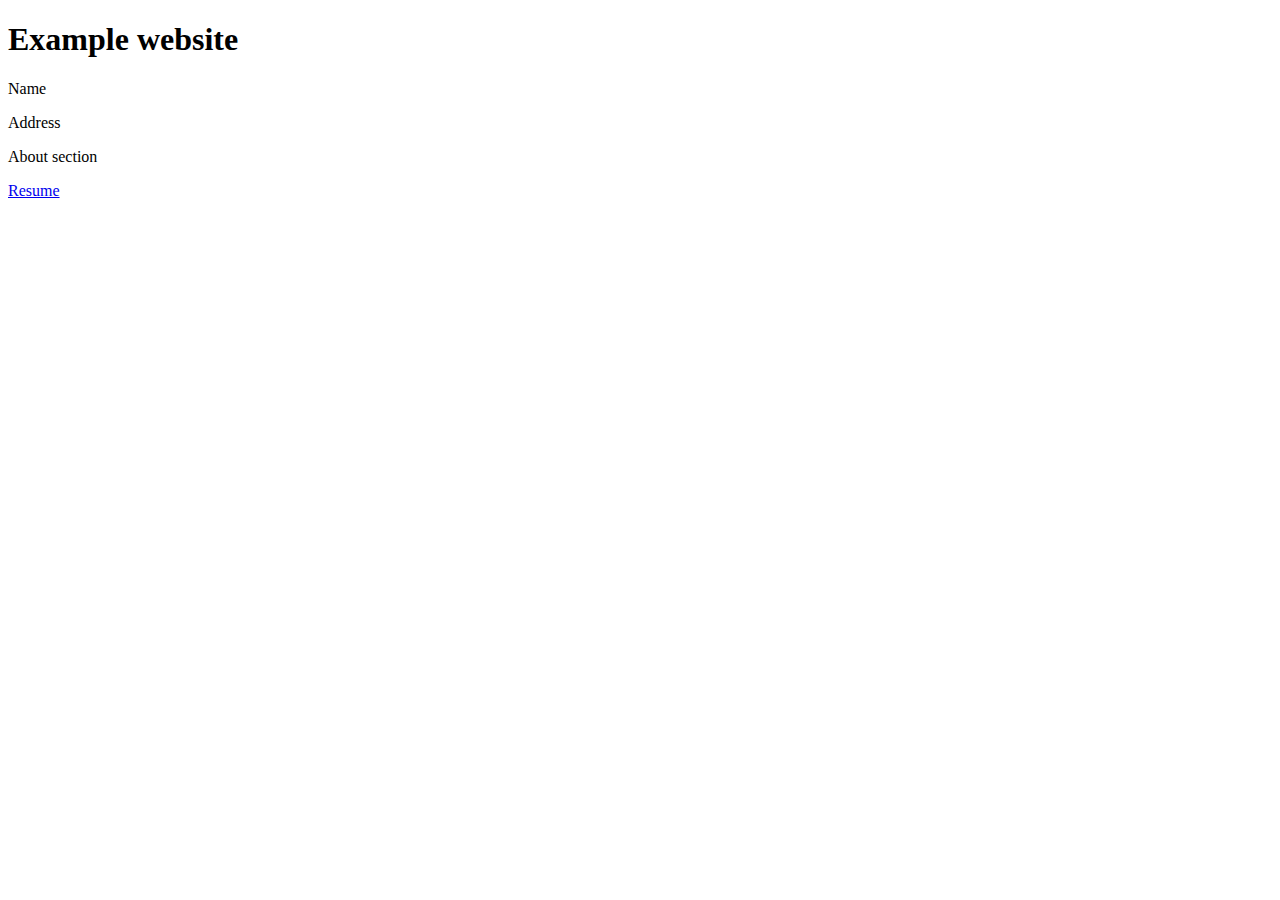
==== index.html @ ccd6cc35 "Initial Commit" ====
<!DOCTYPE html>
<html lang="en">
<head>
    <meta charset="UTF-8">
    <meta name="viewport" content="width=device-width, initial-scale=1.0">
    <meta http-equiv="X-UA-Compatible" content="ie=edge">
    <title>Alexander Ege</title>
</head>
<body>
    <h1>Example website</h1>
    <p>Name</p>
    <p>Address</p>
    <p>About section</p>
    <a href="resume.html">Resume</a>
</body>
</html>
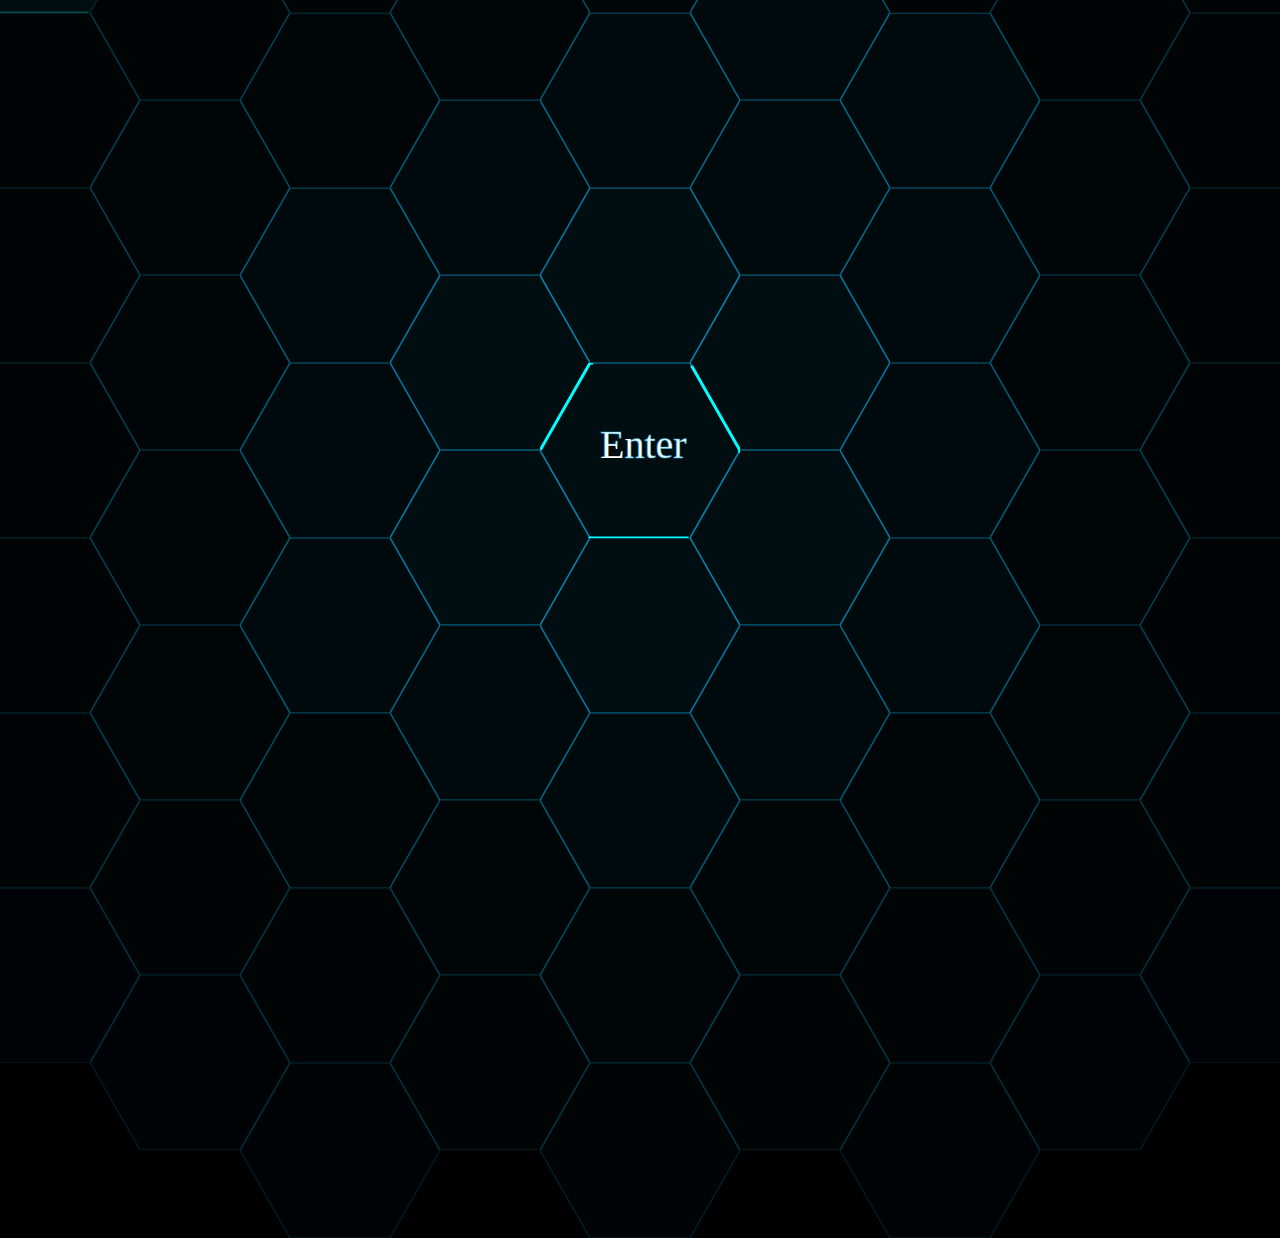
==== commit 91cbff57: "Added Vanilla JavaScript animations to Hexagon SVGs" ====
--- a/index.html
+++ b/index.html
@@ -4,13 +4,492 @@
     <meta charset="UTF-8">
     <meta name="viewport" content="width=device-width, initial-scale=1.0">
     <meta http-equiv="X-UA-Compatible" content="ie=edge">
+    <link rel="stylesheet" href="style.css">
+    <script src="https://ajax.googleapis.com/ajax/libs/jquery/3.4.1/jquery.min.js"></script>
+    <script src="script.js"></script>
     <title>Alexander Ege</title>
 </head>
 <body>
-    <h1>Example website</h1>
-    <p>Name</p>
-    <p>Address</p>
-    <p>About section</p>
-    <a href="resume.html">Resume</a>
+
+    <a onclick="Enter()">
+    <svg class="enter_hex" xmlns="http://www.w3.org/2000/svg" version="1.1" width="200" height="175" xmlns:xlink="http://www.w3.org/1999/xlink">
+        <text x="60" y="95" stroke-width="1" style="font-size: 40px; fill:white; stroke: rgb(6,174,226, 0.5);">Enter</text>
+        <polygon class="hex" points="50,0 0,87.5 50,175 150,175 200,87.5 150,00"></polygon>
+    </svg>
+    </a>
+
+    <!-- Row 1 -->
+
+    <svg class="hexagon hex1 row1" xmlns="http://www.w3.org/2000/svg" version="1.1" width="200" height="175" xmlns:xlink="http://www.w3.org/1999/xlink">
+        <polygon class="hex" points="50,0 0,87.5 50,175 150,175 200,87.5 150,00"></polygon>
+    </svg>
+
+    <!-- Row 2 -->
+
+    <svg class="hexagon hex2 row2" xmlns="http://www.w3.org/2000/svg" version="1.1" width="200" height="175" xmlns:xlink="http://www.w3.org/1999/xlink">
+        <polygon class="hex" points="50,0 0,87.5 50,175 150,175 200,87.5 150,00"></polygon>
+    </svg>
+
+    <svg class="hexagon hex3 row2" xmlns="http://www.w3.org/2000/svg" version="1.1" width="200" height="175" xmlns:xlink="http://www.w3.org/1999/xlink">
+        <polygon class="hex" points="50,0 0,87.5 50,175 150,175 200,87.5 150,00"></polygon>
+    </svg>
+
+    <svg class="hexagon hex4 row2" xmlns="http://www.w3.org/2000/svg" version="1.1" width="200" height="175" xmlns:xlink="http://www.w3.org/1999/xlink">
+        <polygon class="hex" points="50,0 0,87.5 50,175 150,175 200,87.5 150,00"></polygon>
+    </svg>
+
+    <svg class="hexagon hex5 row2" xmlns="http://www.w3.org/2000/svg" version="1.1" width="200" height="175" xmlns:xlink="http://www.w3.org/1999/xlink">
+        <polygon class="hex" points="50,0 0,87.5 50,175 150,175 200,87.5 150,00"></polygon>
+    </svg>
+
+    <svg class="hexagon hex6 row2" xmlns="http://www.w3.org/2000/svg" version="1.1" width="200" height="175" xmlns:xlink="http://www.w3.org/1999/xlink">
+        <polygon class="hex" points="50,0 0,87.5 50,175 150,175 200,87.5 150,00"></polygon>
+    </svg>
+
+    <svg class="hexagon hex7 row2" xmlns="http://www.w3.org/2000/svg" version="1.1" width="200" height="175" xmlns:xlink="http://www.w3.org/1999/xlink">
+        <polygon class="hex" points="50,0 0,87.5 50,175 150,175 200,87.5 150,00"></polygon>
+    </svg>
+
+    <!-- Row 3 -->
+
+    <svg class="hexagon hex8 row3" xmlns="http://www.w3.org/2000/svg" version="1.1" width="200" height="175" xmlns:xlink="http://www.w3.org/1999/xlink">
+        <polygon class="hex" points="50,0 0,87.5 50,175 150,175 200,87.5 150,00"></polygon>
+    </svg>
+
+    <svg class="hexagon hex9 row3" xmlns="http://www.w3.org/2000/svg" version="1.1" width="200" height="175" xmlns:xlink="http://www.w3.org/1999/xlink">
+        <polygon class="hex" points="50,0 0,87.5 50,175 150,175 200,87.5 150,00"></polygon>
+    </svg>
+
+    <svg class="hexagon hex10 row3" xmlns="http://www.w3.org/2000/svg" version="1.1" width="200" height="175" xmlns:xlink="http://www.w3.org/1999/xlink">
+        <polygon class="hex" points="50,0 0,87.5 50,175 150,175 200,87.5 150,00"></polygon>
+    </svg>
+
+    <svg class="hexagon hex11 row3" xmlns="http://www.w3.org/2000/svg" version="1.1" width="200" height="175" xmlns:xlink="http://www.w3.org/1999/xlink">
+        <polygon class="hex" points="50,0 0,87.5 50,175 150,175 200,87.5 150,00"></polygon>
+    </svg>
+
+    <svg class="hexagon hex12 row3" xmlns="http://www.w3.org/2000/svg" version="1.1" width="200" height="175" xmlns:xlink="http://www.w3.org/1999/xlink">
+        <polygon class="hex" points="50,0 0,87.5 50,175 150,175 200,87.5 150,00"></polygon>
+    </svg>
+
+    <svg class="hexagon hex13 row3" xmlns="http://www.w3.org/2000/svg" version="1.1" width="200" height="175" xmlns:xlink="http://www.w3.org/1999/xlink">
+        <polygon class="hex" points="50,0 0,87.5 50,175 150,175 200,87.5 150,00"></polygon>
+    </svg>
+
+    <svg class="hexagon hex14 row3" xmlns="http://www.w3.org/2000/svg" version="1.1" width="200" height="175" xmlns:xlink="http://www.w3.org/1999/xlink">
+        <polygon class="hex" points="50,0 0,87.5 50,175 150,175 200,87.5 150,00"></polygon>
+    </svg>
+
+    <svg class="hexagon hex15 row3" xmlns="http://www.w3.org/2000/svg" version="1.1" width="200" height="175" xmlns:xlink="http://www.w3.org/1999/xlink">
+        <polygon class="hex" points="50,0 0,87.5 50,175 150,175 200,87.5 150,00"></polygon>
+    </svg>
+
+    <svg class="hexagon hex16 row3" xmlns="http://www.w3.org/2000/svg" version="1.1" width="200" height="175" xmlns:xlink="http://www.w3.org/1999/xlink">
+        <polygon class="hex" points="50,0 0,87.5 50,175 150,175 200,87.5 150,00"></polygon>
+    </svg>
+
+    <svg class="hexagon hex17 row3" xmlns="http://www.w3.org/2000/svg" version="1.1" width="200" height="175" xmlns:xlink="http://www.w3.org/1999/xlink">
+        <polygon class="hex" points="50,0 0,87.5 50,175 150,175 200,87.5 150,00"></polygon>
+    </svg>
+
+    <svg class="hexagon hex18 row3" xmlns="http://www.w3.org/2000/svg" version="1.1" width="200" height="175" xmlns:xlink="http://www.w3.org/1999/xlink">
+        <polygon class="hex" points="50,0 0,87.5 50,175 150,175 200,87.5 150,00"></polygon>
+    </svg>
+
+    <svg class="hexagon hex19 row3" xmlns="http://www.w3.org/2000/svg" version="1.1" width="200" height="175" xmlns:xlink="http://www.w3.org/1999/xlink">
+        <polygon class="hex" points="50,0 0,87.5 50,175 150,175 200,87.5 150,00"></polygon>
+    </svg>
+
+    <!-- Row 4 -->
+
+    <svg class="hexagon hex20 row4" xmlns="http://www.w3.org/2000/svg" version="1.1" width="200" height="175" xmlns:xlink="http://www.w3.org/1999/xlink">
+        <polygon class="hex" points="50,0 0,87.5 50,175 150,175 200,87.5 150,00"></polygon>
+    </svg>
+
+    <svg class="hexagon hex21 row4" xmlns="http://www.w3.org/2000/svg" version="1.1" width="200" height="175" xmlns:xlink="http://www.w3.org/1999/xlink">
+        <polygon class="hex" points="50,0 0,87.5 50,175 150,175 200,87.5 150,00"></polygon>
+    </svg>
+
+    <svg class="hexagon hex22 row4" xmlns="http://www.w3.org/2000/svg" version="1.1" width="200" height="175" xmlns:xlink="http://www.w3.org/1999/xlink">
+        <polygon class="hex" points="50,0 0,87.5 50,175 150,175 200,87.5 150,00"></polygon>
+    </svg>
+
+    <svg class="hexagon hex23 row4" xmlns="http://www.w3.org/2000/svg" version="1.1" width="200" height="175" xmlns:xlink="http://www.w3.org/1999/xlink">
+        <polygon class="hex" points="50,0 0,87.5 50,175 150,175 200,87.5 150,00"></polygon>
+    </svg>
+
+    <svg class="hexagon hex24 row4" xmlns="http://www.w3.org/2000/svg" version="1.1" width="200" height="175" xmlns:xlink="http://www.w3.org/1999/xlink">
+        <polygon class="hex" points="50,0 0,87.5 50,175 150,175 200,87.5 150,00"></polygon>
+    </svg>
+
+    <svg class="hexagon hex25 row4" xmlns="http://www.w3.org/2000/svg" version="1.1" width="200" height="175" xmlns:xlink="http://www.w3.org/1999/xlink">
+        <polygon class="hex" points="50,0 0,87.5 50,175 150,175 200,87.5 150,00"></polygon>
+    </svg>
+
+    <svg class="hexagon hex26 row4" xmlns="http://www.w3.org/2000/svg" version="1.1" width="200" height="175" xmlns:xlink="http://www.w3.org/1999/xlink">
+        <polygon class="hex" points="50,0 0,87.5 50,175 150,175 200,87.5 150,00"></polygon>
+    </svg>
+
+    <svg class="hexagon hex27 row4" xmlns="http://www.w3.org/2000/svg" version="1.1" width="200" height="175" xmlns:xlink="http://www.w3.org/1999/xlink">
+        <polygon class="hex" points="50,0 0,87.5 50,175 150,175 200,87.5 150,00"></polygon>
+    </svg>
+
+    <!-- <svg class="hexagon hex28 row4" xmlns="http://www.w3.org/2000/svg" version="1.1" width="200" height="175" xmlns:xlink="http://www.w3.org/1999/xlink">
+        <polygon class="hex" points="50,0 0,87.5 50,175 150,175 200,87.5 150,00"></polygon>
+    </svg> -->
+
+    <svg class="hexagon hex29 row4" xmlns="http://www.w3.org/2000/svg" version="1.1" width="200" height="175" xmlns:xlink="http://www.w3.org/1999/xlink">
+        <polygon class="hex" points="50,0 0,87.5 50,175 150,175 200,87.5 150,00"></polygon>
+    </svg>
+
+    <svg class="hexagon hex30 row4" xmlns="http://www.w3.org/2000/svg" version="1.1" width="200" height="175" xmlns:xlink="http://www.w3.org/1999/xlink">
+        <polygon class="hex" points="50,0 0,87.5 50,175 150,175 200,87.5 150,00"></polygon>
+    </svg>
+
+    <svg class="hexagon hex31 row4" xmlns="http://www.w3.org/2000/svg" version="1.1" width="200" height="175" xmlns:xlink="http://www.w3.org/1999/xlink">
+        <polygon class="hex" points="50,0 0,87.5 50,175 150,175 200,87.5 150,00"></polygon>
+    </svg>
+
+    <svg class="hexagon hex32 row4" xmlns="http://www.w3.org/2000/svg" version="1.1" width="200" height="175" xmlns:xlink="http://www.w3.org/1999/xlink">
+        <polygon class="hex" points="50,0 0,87.5 50,175 150,175 200,87.5 150,00"></polygon>
+    </svg>
+
+    <svg class="hexagon hex33 row4" xmlns="http://www.w3.org/2000/svg" version="1.1" width="200" height="175" xmlns:xlink="http://www.w3.org/1999/xlink">
+        <polygon class="hex" points="50,0 0,87.5 50,175 150,175 200,87.5 150,00"></polygon>
+    </svg>
+
+    <svg class="hexagon hex34 row4" xmlns="http://www.w3.org/2000/svg" version="1.1" width="200" height="175" xmlns:xlink="http://www.w3.org/1999/xlink">
+        <polygon class="hex" points="50,0 0,87.5 50,175 150,175 200,87.5 150,00"></polygon>
+    </svg>
+
+    <svg class="hexagon hex35 row4" xmlns="http://www.w3.org/2000/svg" version="1.1" width="200" height="175" xmlns:xlink="http://www.w3.org/1999/xlink">
+        <polygon class="hex" points="50,0 0,87.5 50,175 150,175 200,87.5 150,00"></polygon>
+    </svg>
+
+    <svg class="hexagon hex36 row4" xmlns="http://www.w3.org/2000/svg" version="1.1" width="200" height="175" xmlns:xlink="http://www.w3.org/1999/xlink">
+        <polygon class="hex" points="50,0 0,87.5 50,175 150,175 200,87.5 150,00"></polygon>
+    </svg>
+
+    <svg class="hexagon hex37 row4" xmlns="http://www.w3.org/2000/svg" version="1.1" width="200" height="175" xmlns:xlink="http://www.w3.org/1999/xlink">
+        <polygon class="hex" points="50,0 0,87.5 50,175 150,175 200,87.5 150,00"></polygon>
+    </svg>
+
+    <svg class="hexagon hex38 row4" xmlns="http://www.w3.org/2000/svg" version="1.1" width="200" height="175" xmlns:xlink="http://www.w3.org/1999/xlink">
+        <polygon class="hex" points="50,0 0,87.5 50,175 150,175 200,87.5 150,00"></polygon>
+    </svg>
+
+    <!-- row 5 -->
+
+    <svg class="hexagon hex39 row5" xmlns="http://www.w3.org/2000/svg" version="1.1" width="200" height="175" xmlns:xlink="http://www.w3.org/1999/xlink">
+        <polygon class="hex" points="50,0 0,87.5 50,175 150,175 200,87.5 150,00"></polygon>
+    </svg>
+
+    <svg class="hexagon hex40 row5" xmlns="http://www.w3.org/2000/svg" version="1.1" width="200" height="175" xmlns:xlink="http://www.w3.org/1999/xlink">
+        <polygon class="hex" points="50,0 0,87.5 50,175 150,175 200,87.5 150,00"></polygon>
+    </svg>
+
+    <svg class="hexagon hex41 row5" xmlns="http://www.w3.org/2000/svg" version="1.1" width="200" height="175" xmlns:xlink="http://www.w3.org/1999/xlink">
+        <polygon class="hex" points="50,0 0,87.5 50,175 150,175 200,87.5 150,00"></polygon>
+    </svg>
+
+    <svg class="hexagon hex42 row5" xmlns="http://www.w3.org/2000/svg" version="1.1" width="200" height="175" xmlns:xlink="http://www.w3.org/1999/xlink">
+        <polygon class="hex" points="50,0 0,87.5 50,175 150,175 200,87.5 150,00"></polygon>
+    </svg>
+
+    <svg class="hexagon hex43 row5" xmlns="http://www.w3.org/2000/svg" version="1.1" width="200" height="175" xmlns:xlink="http://www.w3.org/1999/xlink">
+        <polygon class="hex" points="50,0 0,87.5 50,175 150,175 200,87.5 150,00"></polygon>
+    </svg>
+
+    <svg class="hexagon hex44 row5" xmlns="http://www.w3.org/2000/svg" version="1.1" width="200" height="175" xmlns:xlink="http://www.w3.org/1999/xlink">
+        <polygon class="hex" points="50,0 0,87.5 50,175 150,175 200,87.5 150,00"></polygon>
+    </svg>
+
+    <svg class="hexagon hex45 row5" xmlns="http://www.w3.org/2000/svg" version="1.1" width="200" height="175" xmlns:xlink="http://www.w3.org/1999/xlink">
+        <polygon class="hex" points="50,0 0,87.5 50,175 150,175 200,87.5 150,00"></polygon>
+    </svg>
+
+    <svg class="hexagon hex46 row5" xmlns="http://www.w3.org/2000/svg" version="1.1" width="200" height="175" xmlns:xlink="http://www.w3.org/1999/xlink">
+        <polygon class="hex" points="50,0 0,87.5 50,175 150,175 200,87.5 150,00"></polygon>
+    </svg>
+
+    <svg class="hexagon hex47 row5" xmlns="http://www.w3.org/2000/svg" version="1.1" width="200" height="175" xmlns:xlink="http://www.w3.org/1999/xlink">
+        <polygon class="hex" points="50,0 0,87.5 50,175 150,175 200,87.5 150,00"></polygon>
+    </svg>
+
+    <svg class="hexagon hex48 row5" xmlns="http://www.w3.org/2000/svg" version="1.1" width="200" height="175" xmlns:xlink="http://www.w3.org/1999/xlink">
+        <polygon class="hex" points="50,0 0,87.5 50,175 150,175 200,87.5 150,00"></polygon>
+    </svg>
+
+    <svg class="hexagon hex49 row5" xmlns="http://www.w3.org/2000/svg" version="1.1" width="200" height="175" xmlns:xlink="http://www.w3.org/1999/xlink">
+        <polygon class="hex" points="50,0 0,87.5 50,175 150,175 200,87.5 150,00"></polygon>
+    </svg>
+
+    <svg class="hexagon hex50 row5" xmlns="http://www.w3.org/2000/svg" version="1.1" width="200" height="175" xmlns:xlink="http://www.w3.org/1999/xlink">
+        <polygon class="hex" points="50,0 0,87.5 50,175 150,175 200,87.5 150,00"></polygon>
+    </svg>
+
+    <svg class="hexagon hex51 row5" xmlns="http://www.w3.org/2000/svg" version="1.1" width="200" height="175" xmlns:xlink="http://www.w3.org/1999/xlink">
+        <polygon class="hex" points="50,0 0,87.5 50,175 150,175 200,87.5 150,00"></polygon>
+    </svg>
+
+    <svg class="hexagon hex52 row5" xmlns="http://www.w3.org/2000/svg" version="1.1" width="200" height="175" xmlns:xlink="http://www.w3.org/1999/xlink">
+        <polygon class="hex" points="50,0 0,87.5 50,175 150,175 200,87.5 150,00"></polygon>
+    </svg>
+
+    <svg class="hexagon hex53 row5" xmlns="http://www.w3.org/2000/svg" version="1.1" width="200" height="175" xmlns:xlink="http://www.w3.org/1999/xlink">
+        <polygon class="hex" points="50,0 0,87.5 50,175 150,175 200,87.5 150,00"></polygon>
+    </svg>
+
+    <svg class="hexagon hex54 row5" xmlns="http://www.w3.org/2000/svg" version="1.1" width="200" height="175" xmlns:xlink="http://www.w3.org/1999/xlink">
+        <polygon class="hex" points="50,0 0,87.5 50,175 150,175 200,87.5 150,00"></polygon>
+    </svg>
+
+    <svg class="hexagon hex55 row5" xmlns="http://www.w3.org/2000/svg" version="1.1" width="200" height="175" xmlns:xlink="http://www.w3.org/1999/xlink">
+        <polygon class="hex" points="50,0 0,87.5 50,175 150,175 200,87.5 150,00"></polygon>
+    </svg>
+
+    <svg class="hexagon hex56 row5" xmlns="http://www.w3.org/2000/svg" version="1.1" width="200" height="175" xmlns:xlink="http://www.w3.org/1999/xlink">
+        <polygon class="hex" points="50,0 0,87.5 50,175 150,175 200,87.5 150,00"></polygon>
+    </svg>
+
+    <svg class="hexagon hex57 row5" xmlns="http://www.w3.org/2000/svg" version="1.1" width="200" height="175" xmlns:xlink="http://www.w3.org/1999/xlink">
+        <polygon class="hex" points="50,0 0,87.5 50,175 150,175 200,87.5 150,00"></polygon>
+    </svg>
+
+    <svg class="hexagon hex58 row5" xmlns="http://www.w3.org/2000/svg" version="1.1" width="200" height="175" xmlns:xlink="http://www.w3.org/1999/xlink">
+        <polygon class="hex" points="50,0 0,87.5 50,175 150,175 200,87.5 150,00"></polygon>
+    </svg>
+
+    <svg class="hexagon hex59 row5" xmlns="http://www.w3.org/2000/svg" version="1.1" width="200" height="175" xmlns:xlink="http://www.w3.org/1999/xlink">
+        <polygon class="hex" points="50,0 0,87.5 50,175 150,175 200,87.5 150,00"></polygon>
+    </svg>
+
+    <svg class="hexagon hex60 row5" xmlns="http://www.w3.org/2000/svg" version="1.1" width="200" height="175" xmlns:xlink="http://www.w3.org/1999/xlink">
+        <polygon class="hex" points="50,0 0,87.5 50,175 150,175 200,87.5 150,00"></polygon>
+    </svg>
+
+    <svg class="hexagon hex61 row5" xmlns="http://www.w3.org/2000/svg" version="1.1" width="200" height="175" xmlns:xlink="http://www.w3.org/1999/xlink">
+        <polygon class="hex" points="50,0 0,87.5 50,175 150,175 200,87.5 150,00"></polygon>
+    </svg>
+
+    <svg class="hexagon hex62 row5" xmlns="http://www.w3.org/2000/svg" version="1.1" width="200" height="175" xmlns:xlink="http://www.w3.org/1999/xlink">
+        <polygon class="hex" points="50,0 0,87.5 50,175 150,175 200,87.5 150,00"></polygon>
+    </svg>
+
+    <!-- <svg class="hexagon hex63 row5" xmlns="http://www.w3.org/2000/svg" version="1.1" width="200" height="175" xmlns:xlink="http://www.w3.org/1999/xlink">
+        <polygon class="hex" points="50,0 0,87.5 50,175 150,175 200,87.5 150,00"></polygon>
+    </svg> -->
+
+    <!-- Row 6 -->
+
+    <svg class="hexagon hex64 row6" xmlns="http://www.w3.org/2000/svg" version="1.1" width="200" height="175" xmlns:xlink="http://www.w3.org/1999/xlink">
+        <polygon class="hex" points="50,0 0,87.5 50,175 150,175 200,87.5 150,00"></polygon>
+    </svg>
+
+    <svg class="hexagon hex65 row6" xmlns="http://www.w3.org/2000/svg" version="1.1" width="200" height="175" xmlns:xlink="http://www.w3.org/1999/xlink">
+        <polygon class="hex" points="50,0 0,87.5 50,175 150,175 200,87.5 150,00"></polygon>
+    </svg>
+
+    <svg class="hexagon hex66 row6" xmlns="http://www.w3.org/2000/svg" version="1.1" width="200" height="175" xmlns:xlink="http://www.w3.org/1999/xlink">
+        <polygon class="hex" points="50,0 0,87.5 50,175 150,175 200,87.5 150,00"></polygon>
+    </svg>
+
+    <svg class="hexagon hex67 row6" xmlns="http://www.w3.org/2000/svg" version="1.1" width="200" height="175" xmlns:xlink="http://www.w3.org/1999/xlink">
+        <polygon class="hex" points="50,0 0,87.5 50,175 150,175 200,87.5 150,00"></polygon>
+    </svg>
+
+    <svg class="hexagon hex68 row6" xmlns="http://www.w3.org/2000/svg" version="1.1" width="200" height="175" xmlns:xlink="http://www.w3.org/1999/xlink">
+        <polygon class="hex" points="50,0 0,87.5 50,175 150,175 200,87.5 150,00"></polygon>
+    </svg>
+
+    <svg class="hexagon hex69 row6" xmlns="http://www.w3.org/2000/svg" version="1.1" width="200" height="175" xmlns:xlink="http://www.w3.org/1999/xlink">
+        <polygon class="hex" points="50,0 0,87.5 50,175 150,175 200,87.5 150,00"></polygon>
+    </svg>
+
+    <svg class="hexagon hex70 row6" xmlns="http://www.w3.org/2000/svg" version="1.1" width="200" height="175" xmlns:xlink="http://www.w3.org/1999/xlink">
+        <polygon class="hex" points="50,0 0,87.5 50,175 150,175 200,87.5 150,00"></polygon>
+    </svg>
+
+    <svg class="hexagon hex71 row6" xmlns="http://www.w3.org/2000/svg" version="1.1" width="200" height="175" xmlns:xlink="http://www.w3.org/1999/xlink">
+        <polygon class="hex" points="50,0 0,87.5 50,175 150,175 200,87.5 150,00"></polygon>
+    </svg>
+
+    <svg class="hexagon hex72 row6" xmlns="http://www.w3.org/2000/svg" version="1.1" width="200" height="175" xmlns:xlink="http://www.w3.org/1999/xlink">
+        <polygon class="hex" points="50,0 0,87.5 50,175 150,175 200,87.5 150,00"></polygon>
+    </svg>
+
+    <svg class="hexagon hex73 row6" xmlns="http://www.w3.org/2000/svg" version="1.1" width="200" height="175" xmlns:xlink="http://www.w3.org/1999/xlink">
+        <polygon class="hex" points="50,0 0,87.5 50,175 150,175 200,87.5 150,00"></polygon>
+    </svg>
+
+    <svg class="hexagon hex74 row6" xmlns="http://www.w3.org/2000/svg" version="1.1" width="200" height="175" xmlns:xlink="http://www.w3.org/1999/xlink">
+        <polygon class="hex" points="50,0 0,87.5 50,175 150,175 200,87.5 150,00"></polygon>
+    </svg>
+
+    <svg class="hexagon hex75 row6" xmlns="http://www.w3.org/2000/svg" version="1.1" width="200" height="175" xmlns:xlink="http://www.w3.org/1999/xlink">
+        <polygon class="hex" points="50,0 0,87.5 50,175 150,175 200,87.5 150,00"></polygon>
+    </svg>
+
+    <svg class="hexagon hex76 row6" xmlns="http://www.w3.org/2000/svg" version="1.1" width="200" height="175" xmlns:xlink="http://www.w3.org/1999/xlink">
+        <polygon class="hex" points="50,0 0,87.5 50,175 150,175 200,87.5 150,00"></polygon>
+    </svg>
+
+    <svg class="hexagon hex77 row6" xmlns="http://www.w3.org/2000/svg" version="1.1" width="200" height="175" xmlns:xlink="http://www.w3.org/1999/xlink">
+        <polygon class="hex" points="50,0 0,87.5 50,175 150,175 200,87.5 150,00"></polygon>
+    </svg>
+
+    <svg class="hexagon hex78 row6" xmlns="http://www.w3.org/2000/svg" version="1.1" width="200" height="175" xmlns:xlink="http://www.w3.org/1999/xlink">
+        <polygon class="hex" points="50,0 0,87.5 50,175 150,175 200,87.5 150,00"></polygon>
+    </svg>
+
+    <svg class="hexagon hex79 row6" xmlns="http://www.w3.org/2000/svg" version="1.1" width="200" height="175" xmlns:xlink="http://www.w3.org/1999/xlink">
+        <polygon class="hex" points="50,0 0,87.5 50,175 150,175 200,87.5 150,00"></polygon>
+    </svg>
+
+    <svg class="hexagon hex80 row6" xmlns="http://www.w3.org/2000/svg" version="1.1" width="200" height="175" xmlns:xlink="http://www.w3.org/1999/xlink">
+        <polygon class="hex" points="50,0 0,87.5 50,175 150,175 200,87.5 150,00"></polygon>
+    </svg>
+
+    <svg class="hexagon hex81 row6" xmlns="http://www.w3.org/2000/svg" version="1.1" width="200" height="175" xmlns:xlink="http://www.w3.org/1999/xlink">
+        <polygon class="hex" points="50,0 0,87.5 50,175 150,175 200,87.5 150,00"></polygon>
+    </svg>
+
+    <svg class="hexagon hex82 row6" xmlns="http://www.w3.org/2000/svg" version="1.1" width="200" height="175" xmlns:xlink="http://www.w3.org/1999/xlink">
+        <polygon class="hex" points="50,0 0,87.5 50,175 150,175 200,87.5 150,00"></polygon>
+    </svg>
+
+    <svg class="hexagon hex83 row6" xmlns="http://www.w3.org/2000/svg" version="1.1" width="200" height="175" xmlns:xlink="http://www.w3.org/1999/xlink">
+        <polygon class="hex" points="50,0 0,87.5 50,175 150,175 200,87.5 150,00"></polygon>
+    </svg>
+
+    <svg class="hexagon hex84 row6" xmlns="http://www.w3.org/2000/svg" version="1.1" width="200" height="175" xmlns:xlink="http://www.w3.org/1999/xlink">
+        <polygon class="hex" points="50,0 0,87.5 50,175 150,175 200,87.5 150,00"></polygon>
+    </svg>
+
+    <svg class="hexagon hex85 row6" xmlns="http://www.w3.org/2000/svg" version="1.1" width="200" height="175" xmlns:xlink="http://www.w3.org/1999/xlink">
+        <polygon class="hex" points="50,0 0,87.5 50,175 150,175 200,87.5 150,00"></polygon>
+    </svg>
+
+    <svg class="hexagon hex86 row6" xmlns="http://www.w3.org/2000/svg" version="1.1" width="200" height="175" xmlns:xlink="http://www.w3.org/1999/xlink">
+        <polygon class="hex" points="50,0 0,87.5 50,175 150,175 200,87.5 150,00"></polygon>
+    </svg>
+
+    <svg class="hexagon hex87 row6" xmlns="http://www.w3.org/2000/svg" version="1.1" width="200" height="175" xmlns:xlink="http://www.w3.org/1999/xlink">
+        <polygon class="hex" points="50,0 0,87.5 50,175 150,175 200,87.5 150,00"></polygon>
+    </svg>
+
+    <!-- Row 7 -->
+
+    <svg class="hexagon hex88 row7" xmlns="http://www.w3.org/2000/svg" version="1.1" width="200" height="175" xmlns:xlink="http://www.w3.org/1999/xlink">
+        <polygon class="hex" points="50,0 0,87.5 50,175 150,175 200,87.5 150,00"></polygon>
+    </svg>
+
+    <svg class="hexagon hex89 row7" xmlns="http://www.w3.org/2000/svg" version="1.1" width="200" height="175" xmlns:xlink="http://www.w3.org/1999/xlink">
+        <polygon class="hex" points="50,0 0,87.5 50,175 150,175 200,87.5 150,00"></polygon>
+    </svg>
+
+    <svg class="hexagon hex90 row7" xmlns="http://www.w3.org/2000/svg" version="1.1" width="200" height="175" xmlns:xlink="http://www.w3.org/1999/xlink">
+        <polygon class="hex" points="50,0 0,87.5 50,175 150,175 200,87.5 150,00"></polygon>
+    </svg>
+
+    <svg class="hexagon hex91 row7" xmlns="http://www.w3.org/2000/svg" version="1.1" width="200" height="175" xmlns:xlink="http://www.w3.org/1999/xlink">
+        <polygon class="hex" points="50,0 0,87.5 50,175 150,175 200,87.5 150,00"></polygon>
+    </svg>
+
+    <svg class="hexagon hex92 row7" xmlns="http://www.w3.org/2000/svg" version="1.1" width="200" height="175" xmlns:xlink="http://www.w3.org/1999/xlink">
+        <polygon class="hex" points="50,0 0,87.5 50,175 150,175 200,87.5 150,00"></polygon>
+    </svg>
+
+    <svg class="hexagon hex93 row7" xmlns="http://www.w3.org/2000/svg" version="1.1" width="200" height="175" xmlns:xlink="http://www.w3.org/1999/xlink">
+        <polygon class="hex" points="50,0 0,87.5 50,175 150,175 200,87.5 150,00"></polygon>
+    </svg>
+
+    <svg class="hexagon hex94 row7" xmlns="http://www.w3.org/2000/svg" version="1.1" width="200" height="175" xmlns:xlink="http://www.w3.org/1999/xlink">
+        <polygon class="hex" points="50,0 0,87.5 50,175 150,175 200,87.5 150,00"></polygon>
+    </svg>
+
+    <svg class="hexagon hex95 row7" xmlns="http://www.w3.org/2000/svg" version="1.1" width="200" height="175" xmlns:xlink="http://www.w3.org/1999/xlink">
+        <polygon class="hex" points="50,0 0,87.5 50,175 150,175 200,87.5 150,00"></polygon>
+    </svg>
+
+    <svg class="hexagon hex96 row7" xmlns="http://www.w3.org/2000/svg" version="1.1" width="200" height="175" xmlns:xlink="http://www.w3.org/1999/xlink">
+        <polygon class="hex" points="50,0 0,87.5 50,175 150,175 200,87.5 150,00"></polygon>
+    </svg>
+
+    <svg class="hexagon hex97 row7" xmlns="http://www.w3.org/2000/svg" version="1.1" width="200" height="175" xmlns:xlink="http://www.w3.org/1999/xlink">
+        <polygon class="hex" points="50,0 0,87.5 50,175 150,175 200,87.5 150,00"></polygon>
+    </svg>
+
+    <svg class="hexagon hex98 row7" xmlns="http://www.w3.org/2000/svg" version="1.1" width="200" height="175" xmlns:xlink="http://www.w3.org/1999/xlink">
+        <polygon class="hex" points="50,0 0,87.5 50,175 150,175 200,87.5 150,00"></polygon>
+    </svg>
+
+    <svg class="hexagon hex99 row7" xmlns="http://www.w3.org/2000/svg" version="1.1" width="200" height="175" xmlns:xlink="http://www.w3.org/1999/xlink">
+        <polygon class="hex" points="50,0 0,87.5 50,175 150,175 200,87.5 150,00"></polygon>
+    </svg>
+
+    <svg class="hexagon hex100 row7" xmlns="http://www.w3.org/2000/svg" version="1.1" width="200" height="175" xmlns:xlink="http://www.w3.org/1999/xlink">
+        <polygon class="hex" points="50,0 0,87.5 50,175 150,175 200,87.5 150,00"></polygon>
+    </svg>
+
+    <svg class="hexagon hex101 row7" xmlns="http://www.w3.org/2000/svg" version="1.1" width="200" height="175" xmlns:xlink="http://www.w3.org/1999/xlink">
+        <polygon class="hex" points="50,0 0,87.5 50,175 150,175 200,87.5 150,00"></polygon>
+    </svg>
+
+    <!-- Row 8 -->
+
+    <svg class="hexagon hex102 row8" xmlns="http://www.w3.org/2000/svg" version="1.1" width="200" height="175" xmlns:xlink="http://www.w3.org/1999/xlink">
+        <polygon class="hex" points="50,0 0,87.5 50,175 150,175 200,87.5 150,00"></polygon>
+    </svg>
+
+    <svg class="hexagon hex103 row8" xmlns="http://www.w3.org/2000/svg" version="1.1" width="200" height="175" xmlns:xlink="http://www.w3.org/1999/xlink">
+        <polygon class="hex" points="50,0 0,87.5 50,175 150,175 200,87.5 150,00"></polygon>
+    </svg>
+
+    <svg class="hexagon hex104 row8" xmlns="http://www.w3.org/2000/svg" version="1.1" width="200" height="175" xmlns:xlink="http://www.w3.org/1999/xlink">
+        <polygon class="hex" points="50,0 0,87.5 50,175 150,175 200,87.5 150,00"></polygon>
+    </svg>
+
+    <svg class="hexagon hex105 row8" xmlns="http://www.w3.org/2000/svg" version="1.1" width="200" height="175" xmlns:xlink="http://www.w3.org/1999/xlink">
+        <polygon class="hex" points="50,0 0,87.5 50,175 150,175 200,87.5 150,00"></polygon>
+    </svg>
+
+    <svg class="hexagon hex106 row8" xmlns="http://www.w3.org/2000/svg" version="1.1" width="200" height="175" xmlns:xlink="http://www.w3.org/1999/xlink">
+        <polygon class="hex" points="50,0 0,87.5 50,175 150,175 200,87.5 150,00"></polygon>
+    </svg>
+
+    <svg class="hexagon hex107 row8" xmlns="http://www.w3.org/2000/svg" version="1.1" width="200" height="175" xmlns:xlink="http://www.w3.org/1999/xlink">
+        <polygon class="hex" points="50,0 0,87.5 50,175 150,175 200,87.5 150,00"></polygon>
+    </svg>
+
+    <svg class="hexagon hex108 row8" xmlns="http://www.w3.org/2000/svg" version="1.1" width="200" height="175" xmlns:xlink="http://www.w3.org/1999/xlink">
+        <polygon class="hex" points="50,0 0,87.5 50,175 150,175 200,87.5 150,00"></polygon>
+    </svg>
+
+    <svg class="hexagon hex109 row8" xmlns="http://www.w3.org/2000/svg" version="1.1" width="200" height="175" xmlns:xlink="http://www.w3.org/1999/xlink">
+        <polygon class="hex" points="50,0 0,87.5 50,175 150,175 200,87.5 150,00"></polygon>
+    </svg>
+
+    <svg class="hexagon hex110 row8" xmlns="http://www.w3.org/2000/svg" version="1.1" width="200" height="175" xmlns:xlink="http://www.w3.org/1999/xlink">
+        <polygon class="hex" points="50,0 0,87.5 50,175 150,175 200,87.5 150,00"></polygon>
+    </svg>
+
+    <svg class="hexagon hex111 row8" xmlns="http://www.w3.org/2000/svg" version="1.1" width="200" height="175" xmlns:xlink="http://www.w3.org/1999/xlink">
+        <polygon class="hex" points="50,0 0,87.5 50,175 150,175 200,87.5 150,00"></polygon>
+    </svg>
+
+    <svg class="hexagon hex112 row8" xmlns="http://www.w3.org/2000/svg" version="1.1" width="200" height="175" xmlns:xlink="http://www.w3.org/1999/xlink">
+        <polygon class="hex" points="50,0 0,87.5 50,175 150,175 200,87.5 150,00"></polygon>
+    </svg>
+
+    <svg class="hexagon hex113 row8" xmlns="http://www.w3.org/2000/svg" version="1.1" width="200" height="175" xmlns:xlink="http://www.w3.org/1999/xlink">
+        <polygon class="hex" points="50,0 0,87.5 50,175 150,175 200,87.5 150,00"></polygon>
+    </svg>
+
+    <div class="corner-bottom-left"></div>
+    <div class="corner-bottom-right"></div>
+    <div class="corner-top-left"></div>
+    <div class="corner-top-right"></div>
+
 </body>
 </html>--- a/style.css
+++ b/style.css
@@ -0,0 +1,1030 @@
+* {
+    margin: 0;
+    padding: 0;
+}
+
+body {
+    background-color: black;
+    overflow: hidden;
+}
+
+/* Header  */
+
+/* Footer  */
+
+/* Index Page */
+
+/* ===== Hexagons ===== */
+
+.hexagon {
+    fill: rgb(6, 174, 226, 0.075);
+    stroke: rgb(6, 174, 226, 0.5);
+    stroke-width: 1.5;
+    cursor: pointer;
+    animation-duration: 5s;
+    transition: transform 3s;
+}
+
+.hexagon:hover {
+    stroke: #0ffbf9;
+    fill: rgb(6, 174, 226, 0.25);
+    transition: all 0.5s;
+}
+
+.hexagon:hover,
+.filled,
+.enter_hex {
+    transform: scale(1);
+    stroke: #0ffbf9;
+    fill: rgb(6,174,226, 0.25);
+    stroke-dasharray: 100;
+    animation: dash 15s alternate infinite;
+    stroke-width: 3;
+    opacity: 1;
+}
+
+@keyframes dash {
+    0% {
+        stroke-width: 0;
+    }
+
+    50% {
+        stroke-dashoffset: 0;
+        stroke-width: 5;
+    }
+
+    100% {
+        stroke-width: 0;
+    }
+}
+
+.fade {
+    /* stroke: #0ffbf9; */
+    /* fill: rgb(6,174,226, 0.25); */
+    /* stroke-width: 3; */
+    /* animation: fadeInOut 15s infinite; */
+    animation: heartBeat 5s;
+}
+
+@keyframes heartBeat {
+    0% {
+        transform: scale(1);
+    }
+    50% {
+        transform: scale(0.8);
+    }
+    100% {
+        transform: scale(1);
+    }
+}
+
+@keyframes fadeInOut {
+    0% {
+        fill: none;
+    }
+
+    50% {
+        fill: white;
+    }
+
+    100% {
+        fill: none;
+    }
+}
+
+.enter_hex {
+    cursor: pointer;
+    stroke: cyan;
+    stroke-width: 3px;
+    fill: none;
+    position: absolute;
+    z-index: 2;
+    left: calc(50% - 100px);
+    top: calc(50vh - 87.5px);
+}
+
+.enter_hex:hover {
+    fill: rgb(6, 174, 226, 0.25);
+}
+
+
+
+.faded {
+    stroke: white;    
+    fill: rgba(255, 0, 0, 0.034);
+    fill: rgb(0, 140, 255, 0.025);
+}
+
+@keyframes fade {
+    0% {
+        opacity: 1;
+        fill: none;
+        transform: scale(1);
+    }
+    50% {
+        opacity: 0;
+        fill: cyan;
+        transform:scale(0.8);
+        
+    }
+    100% {
+        opacity: 1;
+        fill:none;
+        transform:scale(1);
+    }
+}
+
+.grow {
+    stroke: white;
+    transition: all 5s ease-in-out;
+    transform: scale(0.75);
+    /* transform: scale(0.75); */
+    /* stroke-width: 2; */
+}
+
+@keyframes dash {
+    to {
+        stroke-dashoffset: 1000;
+    }
+}
+
+@-webkit-keyframes fadeInAndOut {
+    0% {
+        transform: rotate(180deg) scale(1.10);
+    }
+
+    50% {
+        transform: rotate(180deg) scale(0.75);
+    }
+
+    100% {}
+}
+
+.disappear {
+    animation: disappear 3s linear;
+}
+
+@-webkit-keyframes disappear {
+    0% {
+        transform: scale(1);
+    }
+
+    100% {
+        transform: scale(0) rotate(90deg);
+        opacity: 1;
+    }
+}
+
+/* About Me Page */
+
+/* Projects Page */
+
+/* Education Page */
+
+/* Play Page */
+
+/* Resume Page */
+
+/* Hexagon Positions */
+/* Ring 1 */
+.hex1 {
+    position: absolute;
+    z-index: -1;
+    left: calc(50% - 100px);
+    top: calc(50vh - 87.5px);
+}
+
+/* Ring 2 */
+.hex2 {
+    position: absolute;
+    z-index: -1;
+    left: calc(50% - 100px);
+    top: calc(50vh - 87.5px - 175px);
+}
+
+.hex3 {
+    position: absolute;
+    z-index: -1;
+    left: calc(50% - 100px + 150px);
+    top: calc(50vh - 87.5px - 87.5px);
+}
+
+.hex4 {
+    position: absolute;
+    z-index: -1;
+    left: calc(50% - 100px + 150px);
+    top: calc(50vh);
+}
+
+.hex5 {
+    position: absolute;
+    z-index: -1;
+    left: calc(50% - 100px);
+    top: calc(50vh + 87.5px);
+}
+
+.hex6 {
+    position: absolute;
+    z-index: -1;
+    left: calc(50% - 100px - 150px);
+    top: calc(50vh);
+}
+
+.hex7 {
+    position: absolute;
+    z-index: -1;
+    left: calc(50% - 100px - 150px);
+    top: calc(50vh - 175px);
+}
+
+/* Ring 3 */
+.hex8 {
+    position: absolute;
+    z-index: -1;
+    left: calc(50% - 100px);
+    top: calc(50vh - 87.5px - 350px);
+}
+
+.hex9 {
+    position: absolute;
+    z-index: -1;
+    left: calc(50% + 50px);
+    top: calc(50vh - 87.5px - 262.5px);
+}
+
+.hex10 {
+    position: absolute;
+    z-index: -1;
+    left: calc(50% + 50px + 150px);
+    top: calc(50vh - 87.5px - 175px);
+}
+
+.hex11 {
+    position: absolute;
+    z-index: -1;
+    left: calc(50% + 50px + 150px);
+    top: calc(50vh - 87.5px);
+}
+
+.hex12 {
+    position: absolute;
+    z-index: -1;
+    left: calc(50% + 50px + 150px);
+    top: calc(50vh - 87.5px + 175px);
+}
+
+.hex13 {
+    position: absolute;
+    z-index: -1;
+    left: calc(50% + 50px);
+    top: calc(50vh - 87.5px + 262.5px);
+}
+
+.hex14 {
+    position: absolute;
+    z-index: -1;
+    left: calc(50% - 100px);
+    top: calc(50vh - 87.5px + 350px);
+}
+
+.hex15 {
+    position: absolute;
+    z-index: -1;
+    left: calc(50% - 100px - 150px);
+    top: calc(50vh + 87.5px + 87.5px);
+}
+
+.hex16 {
+    position: absolute;
+    z-index: -1;
+    left: calc(50% - 100px - 300px);
+    top: calc(50vh + 87.5px);
+}
+
+.hex17 {
+    position: absolute;
+    z-index: -1;
+    left: calc(50% - 100px - 300px);
+    top: calc(50vh - 87.5px);
+}
+
+.hex18 {
+    position: absolute;
+    z-index: -1;
+    left: calc(50% - 100px - 300px);
+    top: calc(50vh - 87.5px - 175px);
+}
+
+.hex19 {
+    position: absolute;
+    z-index: -1;
+    left: calc(50% - 100px - 150px);
+    top: calc(50vh - 87.5px - 262.5px);
+}
+
+/* Ring 4 */
+.hex20 {
+    position: absolute;
+    z-index: -1;
+    left: calc(50% + 50px);
+    top: calc(50vh - 87.5px - 437.5px);
+}
+
+.hex21 {
+    position: absolute;
+    z-index: -1;
+    left: calc(50% + 50px + 150px);
+    top: calc(50vh - 87.5px - 350px);
+}
+
+.hex22 {
+    position: absolute;
+    z-index: -1;
+    left: calc(50% + 50px + 300px);
+    top: calc(50vh - 87.5px - 262.5px);
+}
+
+.hex23 {
+    position: absolute;
+    z-index: -1;
+    left: calc(50% + 50px + 300px);
+    top: calc(50vh - 87.5px - 87.5px);
+}
+
+.hex24 {
+    position: absolute;
+    z-index: -1;
+    left: calc(50% + 50px + 300px);
+    top: calc(50vh);
+}
+
+.hex25 {
+    position: absolute;
+    z-index: -1;
+    left: calc(50% + 50px + 300px);
+    top: calc(50vh + 175px);
+}
+
+.hex26 {
+    position: absolute;
+    z-index: -1;
+    left: calc(50% + 50px + 150px);
+    top: calc(50vh + 262.5px);
+}
+
+.hex27 {
+    position: absolute;
+    z-index: -1;
+    left: calc(50% + 50px);
+    top: calc(50vh + 350px);
+}
+
+.hex28 {
+    position: absolute;
+    z-index: -1;
+    left: calc(50% + 50px);
+    top: calc(50vh + 350px);
+}
+
+.hex29 {
+    position: absolute;
+    z-index: -1;
+    left: calc(50% - 100px);
+    top: calc(50vh + 437.5px);
+}
+
+.hex30 {
+    position: absolute;
+    z-index: -1;
+    left: calc(50% - 250px);
+    top: calc(50vh + 350px);
+}
+
+.hex31 {
+    position: absolute;
+    z-index: -1;
+    left: calc(50% - 400px);
+    top: calc(50vh + 262.5px);
+}
+
+.hex32 {
+    position: absolute;
+    z-index: -1;
+    left: calc(50% - 550px);
+    top: calc(50vh + 175px);
+}
+
+.hex33 {
+    position: absolute;
+    z-index: -1;
+    left: calc(50% - 550px);
+    top: calc(50vh);
+}
+
+.hex34 {
+    position: absolute;
+    z-index: -1;
+    left: calc(50% - 550px);
+    top: calc(50vh - 175px);
+}
+
+.hex35 {
+    position: absolute;
+    z-index: -1;
+    left: calc(50% - 550px);
+    top: calc(50vh - 350px);
+}
+
+.hex36 {
+    position: absolute;
+    z-index: -1;
+    left: calc(50% - 400px);
+    top: calc(50vh - 437.5px);
+}
+
+.hex37 {
+    position: absolute;
+    z-index: -1;
+    left: calc(50% - 100px - 150px);
+    top: calc(50vh - 87.5px - 437.5px);
+}
+
+.hex38 {
+    position: absolute;
+    z-index: -1;
+    left: calc(50% - 100px);
+    top: calc(50vh - 87.5px - 525px);
+}
+
+/* Row 5 */
+
+.hex39 {
+    position: absolute;
+    z-index: -1;
+    left: calc(50% - 100px);
+    top: calc(50vh - 787.5px);
+}
+
+.hex40 {
+    position: absolute;
+    z-index: -1;
+    left: calc(50% + 50px);
+    top: calc(50vh - 700px);
+}
+
+.hex41 {
+    position: absolute;
+    z-index: -1;
+    left: calc(50% + 200px);
+    top: calc(50vh - 612.5px);
+}
+
+.hex42 {
+    position: absolute;
+    z-index: -1;
+    left: calc(50% + 350px);
+    top: calc(50vh - 525px);
+}
+
+.hex43 {
+    position: absolute;
+    z-index: -1;
+    left: calc(50% + 500px);
+    top: calc(50vh - 437.5px);
+}
+
+.hex44 {
+    position: absolute;
+    z-index: -1;
+    left: calc(50% + 500px);
+    top: calc(50vh - 262.5px);
+}
+
+.hex45 {
+    position: absolute;
+    z-index: -1;
+    left: calc(50% + 500px);
+    top: calc(50vh - 87.5px);
+}
+
+.hex46 {
+    position: absolute;
+    z-index: -1;
+    left: calc(50% + 500px);
+    top: calc(50vh + 87.5px);
+}
+
+.hex47 {
+    position: absolute;
+    z-index: -1;
+    left: calc(50% + 500px);
+    top: calc(50vh + 262.5px);
+}
+
+.hex48 {
+    position: absolute;
+    z-index: -1;
+    left: calc(50% + 350px);
+    top: calc(50vh + 350px);
+}
+
+.hex49 {
+    position: absolute;
+    z-index: -1;
+    left: calc(50% + 200px);
+    top: calc(50vh + 437.5px);
+}
+
+.hex50 {
+    position: absolute;
+    z-index: -1;
+    left: calc(50% + 50px);
+    top: calc(50vh + 525px);
+}
+
+.hex51 {
+    position: absolute;
+    z-index: -1;
+    left: calc(50% - 100px);
+    top: calc(50vh + 612.5px);
+}
+
+.hex52 {
+    position: absolute;
+    z-index: -1;
+    left: calc(50% - 250px);
+    top: calc(50vh + 525px);
+}
+
+.hex53 {
+    position: absolute;
+    z-index: -1;
+    left: calc(50% - 400px);
+    top: calc(50vh + 437.5px);
+}
+
+.hex54 {
+    position: absolute;
+    z-index: -1;
+    left: calc(50% - 550px);
+    top: calc(50vh + 350px);
+}
+
+.hex55 {
+    position: absolute;
+    z-index: -1;
+    left: calc(50% - 700px);
+    top: calc(50vh + 262.5px);
+}
+
+.hex56 {
+    position: absolute;
+    z-index: -1;
+    left: calc(50% - 700px);
+    top: calc(50vh + 87.5px);
+}
+
+.hex57 {
+    position: absolute;
+    z-index: -1;
+    left: calc(50% - 700px);
+    top: calc(50vh - 87.5px);
+}
+
+.hex58 {
+    position: absolute;
+    z-index: -1;
+    left: calc(50% - 700px);
+    top: calc(50vh - 262.5px);
+}
+
+.hex59 {
+    position: absolute;
+    z-index: -1;
+    left: calc(50% - 700px);
+    top: calc(50vh - 437.5px);
+}
+
+.hex60 {
+    position: absolute;
+    z-index: -1;
+    left: calc(50% - 550px);
+    top: calc(50vh - 525px);
+}
+
+.hex61 {
+    position: absolute;
+    z-index: -1;
+    left: calc(50% - 400px);
+    top: calc(50vh - 612.5px);
+}
+
+.hex62 {
+    position: absolute;
+    z-index: -1;
+    left: calc(50% - 250px);
+    top: calc(50vh - 700px);
+}
+
+.hex63 {
+    position: absolute;
+    z-index: -1;
+    left: calc(50% - 250px);
+    top: calc(50vh - 700px);
+}
+
+/* Row 6 */
+
+.hex64 {
+    position: absolute;
+    z-index: -1;
+    left: calc(50% + 200px);
+    top: calc(50vh - 787.5px);
+}
+
+.hex65 {
+    position: absolute;
+    z-index: -1;
+    left: calc(50% + 350px);
+    top: calc(50vh - 700px);
+}
+
+.hex66 {
+    position: absolute;
+    z-index: -1;
+    left: calc(50% + 500px);
+    top: calc(50vh - 612.5px);
+}
+
+.hex67 {
+    position: absolute;
+    z-index: -1;
+    left: calc(50% + 650px);
+    top: calc(50vh - 525px);
+}
+
+.hex68 {
+    position: absolute;
+    z-index: -1;
+    left: calc(50% + 650px);
+    top: calc(50vh - 350px);
+}
+
+.hex69 {
+    position: absolute;
+    z-index: -1;
+    left: calc(50% + 650px);
+    top: calc(50vh - 175px);
+}
+
+.hex70 {
+    position: absolute;
+    z-index: -1;
+    left: calc(50% + 650px);
+    top: calc(50vh);
+}
+
+.hex71 {
+    position: absolute;
+    z-index: -1;
+    left: calc(50% + 650px);
+    top: calc(50vh + 175px);
+}
+
+.hex72 {
+    position: absolute;
+    z-index: -1;
+    left: calc(50% + 650px);
+    top: calc(50vh + 350px);
+}
+
+.hex73 {
+    position: absolute;
+    z-index: -1;
+    left: calc(50% + 500px);
+    top: calc(50vh + 437.5px);
+}
+
+.hex74 {
+    position: absolute;
+    z-index: -1;
+    left: calc(50% + 350px);
+    top: calc(50vh + 525px);
+}
+
+.hex75 {
+    position: absolute;
+    z-index: -1;
+    left: calc(50% + 200px);
+    top: calc(50vh + 612.5px);
+}
+
+.hex76 {
+    position: absolute;
+    z-index: -1;
+    left: calc(50% - 400px);
+    top: calc(50vh + 612.5px);
+}
+
+.hex77 {
+    position: absolute;
+    z-index: -1;
+    left: calc(50% - 550px);
+    top: calc(50vh + 525px);
+}
+
+.hex78 {
+    position: absolute;
+    z-index: -1;
+    left: calc(50% - 700px);
+    top: calc(50vh + 437.5px);
+}
+
+.hex79 {
+    position: absolute;
+    z-index: -1;
+    left: calc(50% - 850px);
+    top: calc(50vh + 350px);
+}
+
+.hex80 {
+    position: absolute;
+    z-index: -1;
+    left: calc(50% - 850px);
+    top: calc(50vh + 175px);
+}
+
+.hex81 {
+    position: absolute;
+    z-index: -1;
+    left: calc(50% - 850px);
+    top: calc(50vh);
+}
+
+.hex82 {
+    position: absolute;
+    z-index: -1;
+    left: calc(50% - 850px);
+    top: calc(50vh - 175px);
+}
+
+.hex83 {
+    position: absolute;
+    z-index: -1;
+    left: calc(50% - 850px);
+    top: calc(50vh - 350px);
+}
+
+.hex84 {
+    position: absolute;
+    z-index: -1;
+    left: calc(50% - 850px);
+    top: calc(50vh - 525px);
+}
+
+.hex85 {
+    position: absolute;
+    z-index: -1;
+    left: calc(50% - 700px);
+    top: calc(50vh - 612.5px);
+}
+
+.hex86 {
+    position: absolute;
+    z-index: -1;
+    left: calc(50% - 550px);
+    top: calc(50vh - 700px);
+}
+
+.hex87 {
+    position: absolute;
+    z-index: -1;
+    left: calc(50% - 400px);
+    top: calc(50vh - 787.5px);
+}
+
+/* Row 7 */
+
+.hex88 {
+    position: absolute;
+    z-index: -1;
+    left: calc(50% + 800px);
+    top: calc(50vh - 612.5px);
+}
+
+.hex89 {
+    position: absolute;
+    z-index: -1;
+    left: calc(50% + 800px);
+    top: calc(50vh - 437.5px);
+}
+
+.hex90 {
+    position: absolute;
+    z-index: -1;
+    left: calc(50% + 800px);
+    top: calc(50vh - 262.5px);
+}
+
+.hex91 {
+    position: absolute;
+    z-index: -1;
+    left: calc(50% + 800px);
+    top: calc(50vh - 87.5px);
+}
+
+.hex92 {
+    position: absolute;
+    z-index: -1;
+    left: calc(50% + 800px);
+    top: calc(50vh + 87.5px);
+}
+
+.hex93 {
+    position: absolute;
+    z-index: -1;
+    left: calc(50% + 800px);
+    top: calc(50vh + 262.5px);
+}
+
+.hex94 {
+    position: absolute;
+    z-index: -1;
+    left: calc(50% + 800px);
+    top: calc(50vh + 437.5px);
+}
+
+/* Row 7 */
+
+.hex95 {
+    position: absolute;
+    z-index: -1;
+    left: calc(50% - 1000px);
+    top: calc(50vh + 437.5px);
+}
+
+.hex96 {
+    position: absolute;
+    z-index: -1;
+    left: calc(50% - 1000px);
+    top: calc(50vh + 262.5px);
+}
+
+.hex97 {
+    position: absolute;
+    z-index: -1;
+    left: calc(50% - 1000px);
+    top: calc(50vh + 87.5px);
+}
+
+.hex98 {
+    position: absolute;
+    z-index: -1;
+    left: calc(50% - 1000px);
+    top: calc(50vh - 87.5px);
+}
+
+.hex99 {
+    position: absolute;
+    z-index: -1;
+    left: calc(50% - 1000px);
+    top: calc(50vh - 262.5px);
+}
+
+.hex100 {
+    position: absolute;
+    z-index: -1;
+    left: calc(50% - 1000px);
+    top: calc(50vh - 437.5px);
+}
+
+.hex101 {
+    position: absolute;
+    z-index: -1;
+    left: calc(50% - 1000px);
+    top: calc(50vh - 612.5px);
+}
+
+/* Row 8 */
+
+.hex102 {
+    position: absolute;
+    z-index: -1;
+    left: calc(50% + 950px);
+    top: calc(50vh - 525px);
+}
+
+.hex103 {
+    position: absolute;
+    z-index: -1;
+    left: calc(50% + 950px);
+    top: calc(50vh - 350px);
+}
+
+.hex104 {
+    position: absolute;
+    z-index: -1;
+    left: calc(50% + 950px);
+    top: calc(50vh - 175px);
+}
+
+.hex105 {
+    position: absolute;
+    z-index: -1;
+    left: calc(50% + 950px);
+    top: calc(50vh);
+}
+
+.hex106 {
+    position: absolute;
+    z-index: -1;
+    left: calc(50% + 950px);
+    top: calc(50vh + 175px);
+}
+
+.hex107 {
+    position: absolute;
+    z-index: -1;
+    left: calc(50% + 950px);
+    top: calc(50vh + 350px);
+}
+
+/* Row 8 */
+
+.hex108 {
+    position: absolute;
+    z-index: -1;
+    left: calc(50% - 1150px);
+    top: calc(50vh - 525px);
+}
+
+.hex109 {
+    position: absolute;
+    z-index: -1;
+    left: calc(50% - 1150px);
+    top: calc(50vh - 350px);
+}
+
+.hex110 {
+    position: absolute;
+    z-index: -1;
+    left: calc(50% - 1150px);
+    top: calc(50vh - 175px);
+}
+
+.hex111 {
+    position: absolute;
+    z-index: -1;
+    left: calc(50% - 1150px);
+    top: calc(50vh);
+}
+
+.hex112 {
+    position: absolute;
+    z-index: -1;
+    left: calc(50% - 1150px);
+    top: calc(50vh + 175px);
+}
+
+.hex113 {
+    position: absolute;
+    z-index: -1;
+    left: calc(50% - 1150px);
+    top: calc(50vh + 350px);
+}
+
+/* Media Queries */
+/* Extra small devices (phones, 600px and down) */
+@media only screen and (max-width: 600px) {
+    body {
+        background: red;
+    }
+}
+
+/* Small devices (portrait tablets and large phones, 600px and up) */
+@media only screen and (min-width: 600px) {
+    body {
+        background: green;
+    }
+}
+
+/* Medium devices (landscape tablets, 768px and up) */
+@media only screen and (min-width: 768px) {
+    body {
+        background: blue;
+    }
+}
+
+/* Large devices (laptops/desktops, 992px and up) */
+@media only screen and (min-width: 992px) {
+    body {
+        background: orange;
+    }
+}
+
+/* Extra large devices (large laptops and desktops, 1200px and up) */
+@media only screen and (min-width: 1200px) {
+    body {
+        background: black;
+    }
+}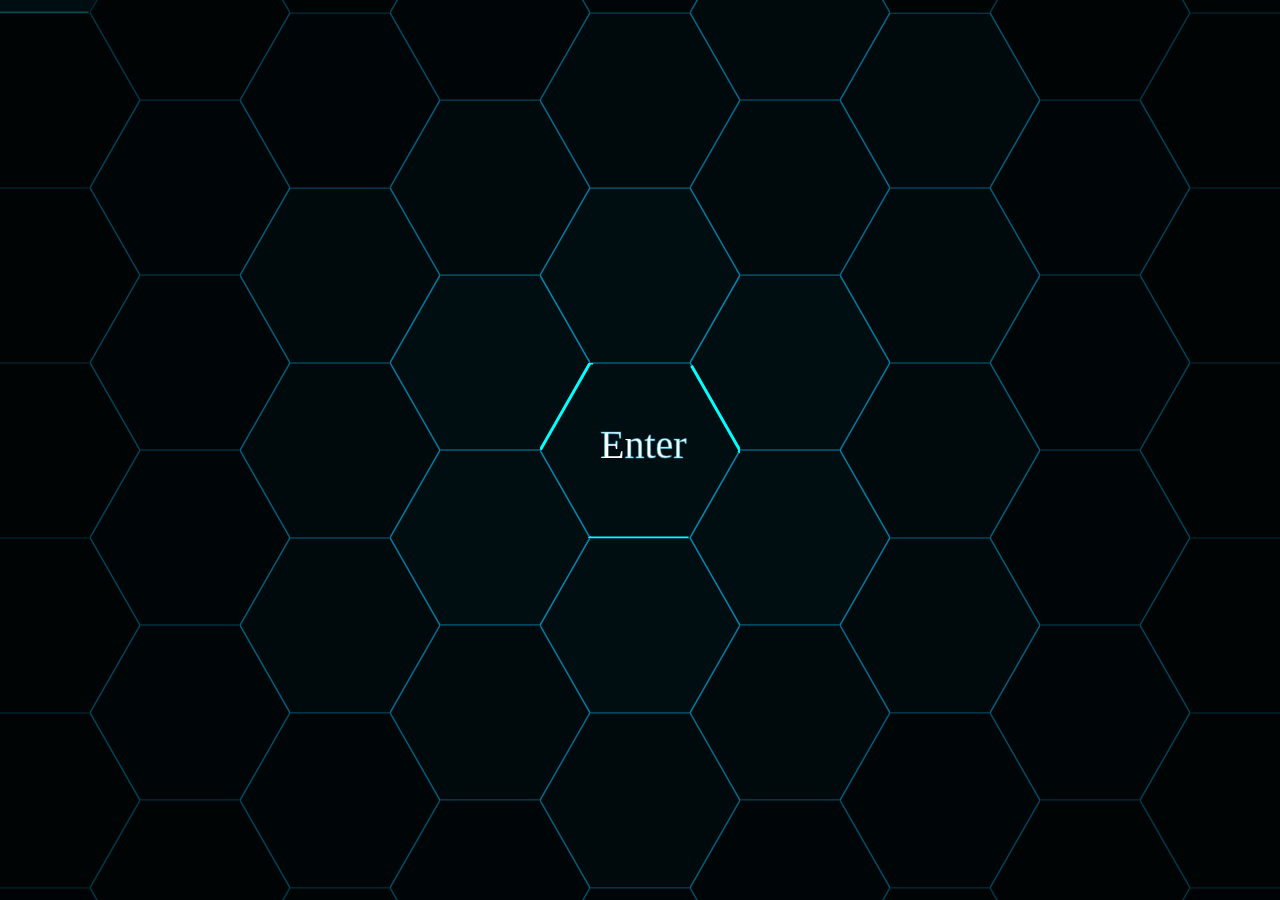
==== commit 197c17e7: "Added projects to index page and made javascript mouse follower" ====
--- a/index.html
+++ b/index.html
@@ -5,6 +5,7 @@
     <meta name="viewport" content="width=device-width, initial-scale=1.0">
     <meta http-equiv="X-UA-Compatible" content="ie=edge">
     <link rel="stylesheet" href="style.css">
+    <link rel="icon" href="/favicon.ico">
     <script src="https://ajax.googleapis.com/ajax/libs/jquery/3.4.1/jquery.min.js"></script>
     <script src="script.js"></script>
     <title>Alexander Ege</title>
--- a/style.css
+++ b/style.css
@@ -5,18 +5,58 @@
 
 body {
     background-color: black;
-    overflow: hidden;
+    overflow-x: hidden;
 }
 
 /* Header  */
+.main {
+    height: 100vh;
+    color: white;
+}
+
+.navbar {
+    display: block;
+    text-align: center;
+}
+
+.navbar ul li {
+    display: inline-block;
+    margin: 0 0.25rem;
+    padding: 1rem;
+}
+
+.navbar ul li a {
+    text-decoration: none;
+    color: white;
+}
+
+.navbar ul li a:hover {
+    border-bottom: 1px solid #0ffbf9;
+}
+
+.title {
+    color: white;
+    text-align: center;
+    font-size: 3rem;
+    margin-bottom: 3rem;
+}
 
 /* Footer  */
 
 /* Index Page */
 
+#AE_Logo {
+    position: absolute;
+    z-index: 1;
+    width: 50px;
+    left: 2rem;
+    top: 2rem;
+}
+
 /* ===== Hexagons ===== */
 
 .hexagon {
+    position: fixed;
     fill: rgb(6, 174, 226, 0.075);
     stroke: rgb(6, 174, 226, 0.5);
     stroke-width: 1.5;
@@ -31,9 +71,7 @@
     transition: all 0.5s;
 }
 
-.hexagon:hover,
-.filled,
-.enter_hex {
+.hexagon:hover,.filled,.enter_hex {
     transform: scale(1);
     stroke: #0ffbf9;
     fill: rgb(6,174,226, 0.25);
@@ -59,11 +97,7 @@
 }
 
 .fade {
-    /* stroke: #0ffbf9; */
-    /* fill: rgb(6,174,226, 0.25); */
-    /* stroke-width: 3; */
-    /* animation: fadeInOut 15s infinite; */
-    animation: heartBeat 5s;
+    animation: heartBeat 4s ease-in-out;
 }
 
 @keyframes heartBeat {
@@ -71,24 +105,10 @@
         transform: scale(1);
     }
     50% {
-        transform: scale(0.8);
+        transform: scale(0.75);
     }
     100% {
         transform: scale(1);
-    }
-}
-
-@keyframes fadeInOut {
-    0% {
-        fill: none;
-    }
-
-    50% {
-        fill: white;
-    }
-
-    100% {
-        fill: none;
     }
 }
 
@@ -107,77 +127,347 @@
     fill: rgb(6, 174, 226, 0.25);
 }
 
-
-
-.faded {
-    stroke: white;    
-    fill: rgba(255, 0, 0, 0.034);
-    fill: rgb(0, 140, 255, 0.025);
-}
-
-@keyframes fade {
-    0% {
-        opacity: 1;
-        fill: none;
-        transform: scale(1);
-    }
-    50% {
-        opacity: 0;
-        fill: cyan;
-        transform:scale(0.8);
-        
-    }
-    100% {
-        opacity: 1;
-        fill:none;
-        transform:scale(1);
-    }
-}
-
-.grow {
-    stroke: white;
-    transition: all 5s ease-in-out;
-    transform: scale(0.75);
-    /* transform: scale(0.75); */
-    /* stroke-width: 2; */
-}
-
 @keyframes dash {
     to {
         stroke-dashoffset: 1000;
     }
 }
 
-@-webkit-keyframes fadeInAndOut {
-    0% {
-        transform: rotate(180deg) scale(1.10);
-    }
-
-    50% {
-        transform: rotate(180deg) scale(0.75);
-    }
-
-    100% {}
-}
-
-.disappear {
-    animation: disappear 3s linear;
-}
-
-@-webkit-keyframes disappear {
-    0% {
-        transform: scale(1);
-    }
-
-    100% {
-        transform: scale(0) rotate(90deg);
-        opacity: 1;
-    }
-}
-
 /* About Me Page */
+#name {
+    text-align: center;
+    /* position: absolute; */
+    font-size: 4em;
+    color: white;
+    font-family: 'Segoe UI', Tahoma, Geneva, Verdana, sans-serif;
+}
+
+#headshot {
+    margin: 0 auto;
+    width: 15rem;
+    display: block;
+    border: 2px solid cyan;
+    border-radius: 50%;
+    background-color: #0ffbf732;
+    background-color: #06abe262;
+    transition: all 1s;
+}
+
+#email {
+    position: fixed;
+    transform: rotate(-90deg);
+    right: -1rem;
+    top:calc(50% - 20px);
+    text-decoration: none;
+    color: white;
+}
+
+#email:hover {
+    color: #0ffbf9;
+}
+
+#about-paragraph {
+    color: white;
+    margin: 0 auto;
+    overflow: hidden;
+    max-width: 800px;
+    padding: 1rem;
+    line-height: 2rem;
+    font-family: Verdana, Geneva, Tahoma, sans-serif;
+    font-size: 1rem;
+    font-weight: bold;
+    /* border: 2px solid #0ffbf9; */
+    background-color: #06abe262;
+    box-shadow: 0px 0px 30px #06abe262;
+}
+
+.highlight {
+    color: #0ffbf9;
+}
+
+.slider {
+    display: none;
+    color: #0ffbf9;
+}
+
+.trigger-parent {
+    margin-top: 1.5rem;
+}
+
+.trigger-parent a {
+    transition: margin 400ms;
+    color: white;
+}
+
+.media-links {
+    position: fixed;
+    top: calc(50% - 128px);
+    left: 2rem;
+    z-index: 2;
+}
+
+.media-links span {
+    margin-left: 1rem;
+}
+
+.media-links ul {
+    font-size: 1.5rem;
+    /* color: white; */
+    list-style-type: none;
+}
+
+.media-links ul a {
+    text-decoration: none;
+    /* color: white; */
+}
+
+.media-links ul i {
+    font-size: 30px;
+    list-style-type: none;
+    /* margin-top: 25px; */
+}
+
+.media-links i:hover {
+    list-style-type: none;
+}
+
+/* Typewriter effect */
+#container {
+    color: white;
+    width: 100vw;
+    text-align: center;
+    font-size: 40px;
+    margin: 1rem 0;
+}
+
+#text {
+    display: inline-block;
+    color: white;
+    border-right: 3px solid #06aae2;
+    font-family: Arial, Helvetica, sans-serif;
+}
+
+#follow {
+    background: url('/static/images/AELogo.png');
+    background-size: cover;
+    background-repeat: no-repeat;
+    background-size: 50px;
+    background-position-x: center;
+    background-position-y: center;
+    /* background-color: red; */
+    width: 50px;
+    height: 50px;
+    position: absolute;
+    transition: all 1s;
+    z-index: -1;
+    left: 2rem;
+    top: 2rem;
+}
+
+#corner-top-left, #corner-top-right, #corner-bottom-left, #corner-bottom-right {
+    position: fixed;
+    width: 4rem;
+    height: 4rem;
+}
+
+#corner-bottom-left {
+    left: 1rem;
+    bottom: 1rem;
+    border-left: 1.5px solid white;
+    border-bottom: 1.5px solid white;
+}
+#corner-bottom-right {
+    right: 1rem;
+    bottom: 1rem;
+    border-right: 1.5px solid white;
+    border-bottom: 1.5px solid white;
+}
+#corner-top-left {
+    left: 1rem;
+    top: 1rem;
+    border-left: 1.5px solid white;
+    border-top: 1.5px solid white;
+}
+#corner-top-right {
+    right: 1rem;
+    top: 1rem;
+    border-right: 1.5px solid white;
+    border-top: 1.5px solid white;
+}
 
 /* Projects Page */
+.projects {
+    display: grid;
+    margin: 0 auto;
+    max-width: 80vw;
+}
+
+.project {
+    color: white;
+    font-family: sans-serif;
+}
+
+#project-container {
+    margin-top: 4rem;
+}
+
+.title1 { grid-area: title1; }
+.title2 { grid-area: title2; }
+.project1 { grid-area: project1; }
+.project2 { grid-area: project2; }
+.project3 { grid-area: project3; }
+.project4 { grid-area: project4; }
+.project5 { grid-area: project5; }
+.project6 { grid-area: project6; }
+.project7 { grid-area: project7; }
+.project8 { grid-area: project8; }
+
+.grid-container {
+    display: grid;
+    /* grid-template-columns: auto auto auto auto; */
+    grid-template-areas:
+        'title1 title1 title2 title2'
+        'project1 project2 project3 project4'
+        'project5 project6 project7 project8';
+    /* background-color: #2196F3; */
+    /* padding: 10px; */
+    /* max-width: 75vw; */
+    max-width: 90vw;
+    margin: 0 auto;
+    grid-gap: 10px;
+}
+.grid-item {
+    /* background-color: rgba(0, 255, 255, 0.404); */
+    /* background-color: rgba(0, 255, 255, 0.25); */
+    /* background-color: #0ffbf732; */
+    background-color: #06abe262;
+    /* border: 1px solid #0ffbf9; */
+    padding: 5px;
+    font-size: 1rem;
+    text-align: center;
+    min-height: 25rem;
+}
+
+.grid-item:hover {
+    background-color: #06abe298;
+    transform: scale(1.15);
+    transition: all 0.5s;
+    box-shadow: 2px 2px 10px black;
+    cursor: pointer;
+}
+
+.grid-item .description {
+    margin: 1rem;
+}
+
+.grid-item img {
+    display: block;
+    margin: 0 auto;
+    max-width: 300px;
+    /* max-width: 90%; */
+    /* max-height: 150px; */
+    margin: 1.5rem auto;
+}
+
+.grid-item .links {
+    display: inline-block;
+}
+
+.grid-item a {
+    text-decoration: none;
+    color: white;
+}
+
+.grid-item .links i {
+    padding:0px 5px;
+    font-size: 1.5rem;
+}
+
+.projects i:hover {
+    color: cyan;
+}
+
+.grid-item h2 {
+    color: #0ffbf9;
+}
+
+.grid-item ul li {
+    display: inline-block;
+    text-decoration: none;
+}
+
+.grid-item ul li i {
+    margin: 0.5rem;
+}
+
+.grid-item-title {
+    color: white;
+    font-weight: bold;
+    font-family: 'Courier New', Courier, monospace;
+    padding: 20px;
+    font-size: 30px;
+    text-align: center;
+}
+
+.technologies li {
+    display: inline-block;
+}
+
+/* Project Modals  */
+.overlay {
+    height: 100%;
+    width: 0;
+    position: fixed;
+    z-index: 1;
+    top: 0;
+    left: 0;
+    background-color: rgb(0,0,0);
+    background-color: rgba(0,0,0, 0.9);
+    overflow-x: hidden;
+    transition: 0.5s;
+  }
+  
+  .overlay-content {
+    position: relative;
+    /* top: 25%; */
+    top: 10%;
+    width: 100%;
+    text-align: center;
+    margin-top: 30px;
+  }
+  
+  .overlay a {
+    /* padding: 8px;
+    text-decoration: none;
+    font-size: 36px;
+    color: #818181;
+    display: block;
+    transition: 0.3s; */
+    text-decoration: none;
+    color: #06aae2;
+  }
+  
+  .overlay a:hover, .overlay a:focus {
+    color: #f1f1f1;
+  }
+  
+  .overlay .closebtn {
+    position: absolute;
+    top: 20px;
+    right: 45px;
+    font-size: 60px;
+    z-index: 10;
+  }
+  
+  @media screen and (max-height: 450px) {
+    .overlay a {font-size: 20px}
+    .overlay .closebtn {
+    font-size: 40px;
+    top: 15px;
+    right: 35px;
+    }
+  }
+
 
 /* Education Page */
 
@@ -188,7 +478,6 @@
 /* Hexagon Positions */
 /* Ring 1 */
 .hex1 {
-    position: absolute;
     z-index: -1;
     left: calc(50% - 100px);
     top: calc(50vh - 87.5px);
@@ -196,42 +485,36 @@
 
 /* Ring 2 */
 .hex2 {
-    position: absolute;
     z-index: -1;
     left: calc(50% - 100px);
     top: calc(50vh - 87.5px - 175px);
 }
 
 .hex3 {
-    position: absolute;
     z-index: -1;
     left: calc(50% - 100px + 150px);
     top: calc(50vh - 87.5px - 87.5px);
 }
 
 .hex4 {
-    position: absolute;
     z-index: -1;
     left: calc(50% - 100px + 150px);
     top: calc(50vh);
 }
 
 .hex5 {
-    position: absolute;
     z-index: -1;
     left: calc(50% - 100px);
     top: calc(50vh + 87.5px);
 }
 
 .hex6 {
-    position: absolute;
     z-index: -1;
     left: calc(50% - 100px - 150px);
     top: calc(50vh);
 }
 
 .hex7 {
-    position: absolute;
     z-index: -1;
     left: calc(50% - 100px - 150px);
     top: calc(50vh - 175px);
@@ -239,84 +522,72 @@
 
 /* Ring 3 */
 .hex8 {
-    position: absolute;
     z-index: -1;
     left: calc(50% - 100px);
     top: calc(50vh - 87.5px - 350px);
 }
 
 .hex9 {
-    position: absolute;
     z-index: -1;
     left: calc(50% + 50px);
     top: calc(50vh - 87.5px - 262.5px);
 }
 
 .hex10 {
-    position: absolute;
     z-index: -1;
     left: calc(50% + 50px + 150px);
     top: calc(50vh - 87.5px - 175px);
 }
 
 .hex11 {
-    position: absolute;
     z-index: -1;
     left: calc(50% + 50px + 150px);
     top: calc(50vh - 87.5px);
 }
 
 .hex12 {
-    position: absolute;
     z-index: -1;
     left: calc(50% + 50px + 150px);
     top: calc(50vh - 87.5px + 175px);
 }
 
 .hex13 {
-    position: absolute;
     z-index: -1;
     left: calc(50% + 50px);
     top: calc(50vh - 87.5px + 262.5px);
 }
 
 .hex14 {
-    position: absolute;
     z-index: -1;
     left: calc(50% - 100px);
     top: calc(50vh - 87.5px + 350px);
 }
 
 .hex15 {
-    position: absolute;
     z-index: -1;
     left: calc(50% - 100px - 150px);
     top: calc(50vh + 87.5px + 87.5px);
 }
 
 .hex16 {
-    position: absolute;
     z-index: -1;
     left: calc(50% - 100px - 300px);
     top: calc(50vh + 87.5px);
 }
 
 .hex17 {
-    position: absolute;
     z-index: -1;
     left: calc(50% - 100px - 300px);
     top: calc(50vh - 87.5px);
 }
 
 .hex18 {
-    position: absolute;
     z-index: -1;
     left: calc(50% - 100px - 300px);
     top: calc(50vh - 87.5px - 175px);
 }
 
 .hex19 {
-    position: absolute;
     z-index: -1;
     left: calc(50% - 100px - 150px);
     top: calc(50vh - 87.5px - 262.5px);
@@ -324,133 +595,114 @@
 
 /* Ring 4 */
 .hex20 {
-    position: absolute;
     z-index: -1;
     left: calc(50% + 50px);
     top: calc(50vh - 87.5px - 437.5px);
 }
 
 .hex21 {
-    position: absolute;
     z-index: -1;
     left: calc(50% + 50px + 150px);
     top: calc(50vh - 87.5px - 350px);
 }
 
 .hex22 {
-    position: absolute;
     z-index: -1;
     left: calc(50% + 50px + 300px);
     top: calc(50vh - 87.5px - 262.5px);
 }
 
 .hex23 {
-    position: absolute;
     z-index: -1;
     left: calc(50% + 50px + 300px);
     top: calc(50vh - 87.5px - 87.5px);
 }
 
 .hex24 {
-    position: absolute;
     z-index: -1;
     left: calc(50% + 50px + 300px);
     top: calc(50vh);
 }
 
 .hex25 {
-    position: absolute;
     z-index: -1;
     left: calc(50% + 50px + 300px);
     top: calc(50vh + 175px);
 }
 
 .hex26 {
-    position: absolute;
     z-index: -1;
     left: calc(50% + 50px + 150px);
     top: calc(50vh + 262.5px);
 }
 
 .hex27 {
-    position: absolute;
     z-index: -1;
     left: calc(50% + 50px);
     top: calc(50vh + 350px);
 }
 
 .hex28 {
-    position: absolute;
     z-index: -1;
     left: calc(50% + 50px);
     top: calc(50vh + 350px);
 }
 
 .hex29 {
-    position: absolute;
     z-index: -1;
     left: calc(50% - 100px);
     top: calc(50vh + 437.5px);
 }
 
 .hex30 {
-    position: absolute;
     z-index: -1;
     left: calc(50% - 250px);
     top: calc(50vh + 350px);
 }
 
 .hex31 {
-    position: absolute;
     z-index: -1;
     left: calc(50% - 400px);
     top: calc(50vh + 262.5px);
 }
 
 .hex32 {
-    position: absolute;
     z-index: -1;
     left: calc(50% - 550px);
     top: calc(50vh + 175px);
 }
 
 .hex33 {
-    position: absolute;
     z-index: -1;
     left: calc(50% - 550px);
     top: calc(50vh);
 }
 
 .hex34 {
-    position: absolute;
     z-index: -1;
     left: calc(50% - 550px);
     top: calc(50vh - 175px);
 }
 
 .hex35 {
-    position: absolute;
     z-index: -1;
     left: calc(50% - 550px);
     top: calc(50vh - 350px);
 }
 
 .hex36 {
-    position: absolute;
     z-index: -1;
     left: calc(50% - 400px);
     top: calc(50vh - 437.5px);
 }
 
 .hex37 {
-    position: absolute;
     z-index: -1;
     left: calc(50% - 100px - 150px);
     top: calc(50vh - 87.5px - 437.5px);
 }
 
 .hex38 {
-    position: absolute;
     z-index: -1;
     left: calc(50% - 100px);
     top: calc(50vh - 87.5px - 525px);
@@ -459,175 +711,150 @@
 /* Row 5 */
 
 .hex39 {
-    position: absolute;
     z-index: -1;
     left: calc(50% - 100px);
     top: calc(50vh - 787.5px);
 }
 
 .hex40 {
-    position: absolute;
     z-index: -1;
     left: calc(50% + 50px);
     top: calc(50vh - 700px);
 }
 
 .hex41 {
-    position: absolute;
     z-index: -1;
     left: calc(50% + 200px);
     top: calc(50vh - 612.5px);
 }
 
 .hex42 {
-    position: absolute;
     z-index: -1;
     left: calc(50% + 350px);
     top: calc(50vh - 525px);
 }
 
 .hex43 {
-    position: absolute;
     z-index: -1;
     left: calc(50% + 500px);
     top: calc(50vh - 437.5px);
 }
 
 .hex44 {
-    position: absolute;
     z-index: -1;
     left: calc(50% + 500px);
     top: calc(50vh - 262.5px);
 }
 
 .hex45 {
-    position: absolute;
     z-index: -1;
     left: calc(50% + 500px);
     top: calc(50vh - 87.5px);
 }
 
 .hex46 {
-    position: absolute;
     z-index: -1;
     left: calc(50% + 500px);
     top: calc(50vh + 87.5px);
 }
 
 .hex47 {
-    position: absolute;
     z-index: -1;
     left: calc(50% + 500px);
     top: calc(50vh + 262.5px);
 }
 
 .hex48 {
-    position: absolute;
     z-index: -1;
     left: calc(50% + 350px);
     top: calc(50vh + 350px);
 }
 
 .hex49 {
-    position: absolute;
     z-index: -1;
     left: calc(50% + 200px);
     top: calc(50vh + 437.5px);
 }
 
 .hex50 {
-    position: absolute;
     z-index: -1;
     left: calc(50% + 50px);
     top: calc(50vh + 525px);
 }
 
 .hex51 {
-    position: absolute;
     z-index: -1;
     left: calc(50% - 100px);
     top: calc(50vh + 612.5px);
 }
 
 .hex52 {
-    position: absolute;
     z-index: -1;
     left: calc(50% - 250px);
     top: calc(50vh + 525px);
 }
 
 .hex53 {
-    position: absolute;
     z-index: -1;
     left: calc(50% - 400px);
     top: calc(50vh + 437.5px);
 }
 
 .hex54 {
-    position: absolute;
     z-index: -1;
     left: calc(50% - 550px);
     top: calc(50vh + 350px);
 }
 
 .hex55 {
-    position: absolute;
     z-index: -1;
     left: calc(50% - 700px);
     top: calc(50vh + 262.5px);
 }
 
 .hex56 {
-    position: absolute;
     z-index: -1;
     left: calc(50% - 700px);
     top: calc(50vh + 87.5px);
 }
 
 .hex57 {
-    position: absolute;
     z-index: -1;
     left: calc(50% - 700px);
     top: calc(50vh - 87.5px);
 }
 
 .hex58 {
-    position: absolute;
     z-index: -1;
     left: calc(50% - 700px);
     top: calc(50vh - 262.5px);
 }
 
 .hex59 {
-    position: absolute;
     z-index: -1;
     left: calc(50% - 700px);
     top: calc(50vh - 437.5px);
 }
 
 .hex60 {
-    position: absolute;
     z-index: -1;
     left: calc(50% - 550px);
     top: calc(50vh - 525px);
 }
 
 .hex61 {
-    position: absolute;
     z-index: -1;
     left: calc(50% - 400px);
     top: calc(50vh - 612.5px);
 }
 
 .hex62 {
-    position: absolute;
     z-index: -1;
     left: calc(50% - 250px);
     top: calc(50vh - 700px);
 }
 
 .hex63 {
-    position: absolute;
     z-index: -1;
     left: calc(50% - 250px);
     top: calc(50vh - 700px);
@@ -636,168 +863,144 @@
 /* Row 6 */
 
 .hex64 {
-    position: absolute;
     z-index: -1;
     left: calc(50% + 200px);
     top: calc(50vh - 787.5px);
 }
 
 .hex65 {
-    position: absolute;
     z-index: -1;
     left: calc(50% + 350px);
     top: calc(50vh - 700px);
 }
 
 .hex66 {
-    position: absolute;
     z-index: -1;
     left: calc(50% + 500px);
     top: calc(50vh - 612.5px);
 }
 
 .hex67 {
-    position: absolute;
     z-index: -1;
     left: calc(50% + 650px);
     top: calc(50vh - 525px);
 }
 
 .hex68 {
-    position: absolute;
     z-index: -1;
     left: calc(50% + 650px);
     top: calc(50vh - 350px);
 }
 
 .hex69 {
-    position: absolute;
     z-index: -1;
     left: calc(50% + 650px);
     top: calc(50vh - 175px);
 }
 
 .hex70 {
-    position: absolute;
     z-index: -1;
     left: calc(50% + 650px);
     top: calc(50vh);
 }
 
 .hex71 {
-    position: absolute;
     z-index: -1;
     left: calc(50% + 650px);
     top: calc(50vh + 175px);
 }
 
 .hex72 {
-    position: absolute;
     z-index: -1;
     left: calc(50% + 650px);
     top: calc(50vh + 350px);
 }
 
 .hex73 {
-    position: absolute;
     z-index: -1;
     left: calc(50% + 500px);
     top: calc(50vh + 437.5px);
 }
 
 .hex74 {
-    position: absolute;
     z-index: -1;
     left: calc(50% + 350px);
     top: calc(50vh + 525px);
 }
 
 .hex75 {
-    position: absolute;
     z-index: -1;
     left: calc(50% + 200px);
     top: calc(50vh + 612.5px);
 }
 
 .hex76 {
-    position: absolute;
     z-index: -1;
     left: calc(50% - 400px);
     top: calc(50vh + 612.5px);
 }
 
 .hex77 {
-    position: absolute;
     z-index: -1;
     left: calc(50% - 550px);
     top: calc(50vh + 525px);
 }
 
 .hex78 {
-    position: absolute;
     z-index: -1;
     left: calc(50% - 700px);
     top: calc(50vh + 437.5px);
 }
 
 .hex79 {
-    position: absolute;
     z-index: -1;
     left: calc(50% - 850px);
     top: calc(50vh + 350px);
 }
 
 .hex80 {
-    position: absolute;
     z-index: -1;
     left: calc(50% - 850px);
     top: calc(50vh + 175px);
 }
 
 .hex81 {
-    position: absolute;
     z-index: -1;
     left: calc(50% - 850px);
     top: calc(50vh);
 }
 
 .hex82 {
-    position: absolute;
     z-index: -1;
     left: calc(50% - 850px);
     top: calc(50vh - 175px);
 }
 
 .hex83 {
-    position: absolute;
     z-index: -1;
     left: calc(50% - 850px);
     top: calc(50vh - 350px);
 }
 
 .hex84 {
-    position: absolute;
     z-index: -1;
     left: calc(50% - 850px);
     top: calc(50vh - 525px);
 }
 
 .hex85 {
-    position: absolute;
     z-index: -1;
     left: calc(50% - 700px);
     top: calc(50vh - 612.5px);
 }
 
 .hex86 {
-    position: absolute;
     z-index: -1;
     left: calc(50% - 550px);
     top: calc(50vh - 700px);
 }
 
 .hex87 {
-    position: absolute;
     z-index: -1;
     left: calc(50% - 400px);
     top: calc(50vh - 787.5px);
@@ -806,49 +1009,42 @@
 /* Row 7 */
 
 .hex88 {
-    position: absolute;
     z-index: -1;
     left: calc(50% + 800px);
     top: calc(50vh - 612.5px);
 }
 
 .hex89 {
-    position: absolute;
     z-index: -1;
     left: calc(50% + 800px);
     top: calc(50vh - 437.5px);
 }
 
 .hex90 {
-    position: absolute;
     z-index: -1;
     left: calc(50% + 800px);
     top: calc(50vh - 262.5px);
 }
 
 .hex91 {
-    position: absolute;
     z-index: -1;
     left: calc(50% + 800px);
     top: calc(50vh - 87.5px);
 }
 
 .hex92 {
-    position: absolute;
     z-index: -1;
     left: calc(50% + 800px);
     top: calc(50vh + 87.5px);
 }
 
 .hex93 {
-    position: absolute;
     z-index: -1;
     left: calc(50% + 800px);
     top: calc(50vh + 262.5px);
 }
 
 .hex94 {
-    position: absolute;
     z-index: -1;
     left: calc(50% + 800px);
     top: calc(50vh + 437.5px);
@@ -857,49 +1053,42 @@
 /* Row 7 */
 
 .hex95 {
-    position: absolute;
     z-index: -1;
     left: calc(50% - 1000px);
     top: calc(50vh + 437.5px);
 }
 
 .hex96 {
-    position: absolute;
     z-index: -1;
     left: calc(50% - 1000px);
     top: calc(50vh + 262.5px);
 }
 
 .hex97 {
-    position: absolute;
     z-index: -1;
     left: calc(50% - 1000px);
     top: calc(50vh + 87.5px);
 }
 
 .hex98 {
-    position: absolute;
     z-index: -1;
     left: calc(50% - 1000px);
     top: calc(50vh - 87.5px);
 }
 
 .hex99 {
-    position: absolute;
     z-index: -1;
     left: calc(50% - 1000px);
     top: calc(50vh - 262.5px);
 }
 
 .hex100 {
-    position: absolute;
     z-index: -1;
     left: calc(50% - 1000px);
     top: calc(50vh - 437.5px);
 }
 
 .hex101 {
-    position: absolute;
     z-index: -1;
     left: calc(50% - 1000px);
     top: calc(50vh - 612.5px);
@@ -908,42 +1097,36 @@
 /* Row 8 */
 
 .hex102 {
-    position: absolute;
     z-index: -1;
     left: calc(50% + 950px);
     top: calc(50vh - 525px);
 }
 
 .hex103 {
-    position: absolute;
     z-index: -1;
     left: calc(50% + 950px);
     top: calc(50vh - 350px);
 }
 
 .hex104 {
-    position: absolute;
     z-index: -1;
     left: calc(50% + 950px);
     top: calc(50vh - 175px);
 }
 
 .hex105 {
-    position: absolute;
     z-index: -1;
     left: calc(50% + 950px);
     top: calc(50vh);
 }
 
 .hex106 {
-    position: absolute;
     z-index: -1;
     left: calc(50% + 950px);
     top: calc(50vh + 175px);
 }
 
 .hex107 {
-    position: absolute;
     z-index: -1;
     left: calc(50% + 950px);
     top: calc(50vh + 350px);
@@ -952,42 +1135,36 @@
 /* Row 8 */
 
 .hex108 {
-    position: absolute;
     z-index: -1;
     left: calc(50% - 1150px);
     top: calc(50vh - 525px);
 }
 
 .hex109 {
-    position: absolute;
     z-index: -1;
     left: calc(50% - 1150px);
     top: calc(50vh - 350px);
 }
 
 .hex110 {
-    position: absolute;
     z-index: -1;
     left: calc(50% - 1150px);
     top: calc(50vh - 175px);
 }
 
 .hex111 {
-    position: absolute;
     z-index: -1;
     left: calc(50% - 1150px);
     top: calc(50vh);
 }
 
 .hex112 {
-    position: absolute;
     z-index: -1;
     left: calc(50% - 1150px);
     top: calc(50vh + 175px);
 }
 
 .hex113 {
-    position: absolute;
     z-index: -1;
     left: calc(50% - 1150px);
     top: calc(50vh + 350px);
@@ -999,6 +1176,27 @@
     body {
         background: red;
     }
+
+    .grid-container {
+        margin: 0;
+        /* grid-template-columns: auto auto; */
+        grid-template-areas: 
+        'title1'
+        'project1'
+        'project2'
+        'title2'
+        'project3'
+        'project4'
+        'project5'
+        'project6'
+        'project7'
+        'project8'
+    }
+
+    #about-paragraph {
+        font-size: 0.75rem;
+    }
+
 }
 
 /* Small devices (portrait tablets and large phones, 600px and up) */
@@ -1006,6 +1204,17 @@
     body {
         background: green;
     }
+
+    .grid-container {
+        margin: 0;
+        /* grid-template-columns: auto auto; */
+        grid-template-areas: 
+        'title1 title2'
+        'project1 project2'
+        'project3 project4'
+        'project5 project6'
+        'project7 project8'
+    }
 }
 
 /* Medium devices (landscape tablets, 768px and up) */
@@ -1013,6 +1222,17 @@
     body {
         background: blue;
     }
+
+    .grid-container {
+        margin: 0;
+        /* grid-template-columns: auto auto; */
+        grid-template-areas: 
+        'title1 title2'
+        'project1 project2'
+        'project3 project4'
+        'project5 project6'
+        'project7 project8'
+    }
 }
 
 /* Large devices (laptops/desktops, 992px and up) */
@@ -1020,6 +1240,15 @@
     body {
         background: orange;
     }
+    
+    .grid-container {
+        margin: 0 auto;
+        /* grid-template-columns: auto auto; */
+        grid-template-areas: 
+        'title1 title2'
+        'project1 project2 project3 project4'
+        'project5 project6 project7 project8'
+    }
 }
 
 /* Extra large devices (large laptops and desktops, 1200px and up) */
@@ -1027,4 +1256,11 @@
     body {
         background: black;
     }
+
+    .grid-container {
+        grid-template-areas:
+        'title1 title1 title2 title2'
+        'project1 project2 project3 project4'
+        'project5 project6 project7 project8'
+        }
 }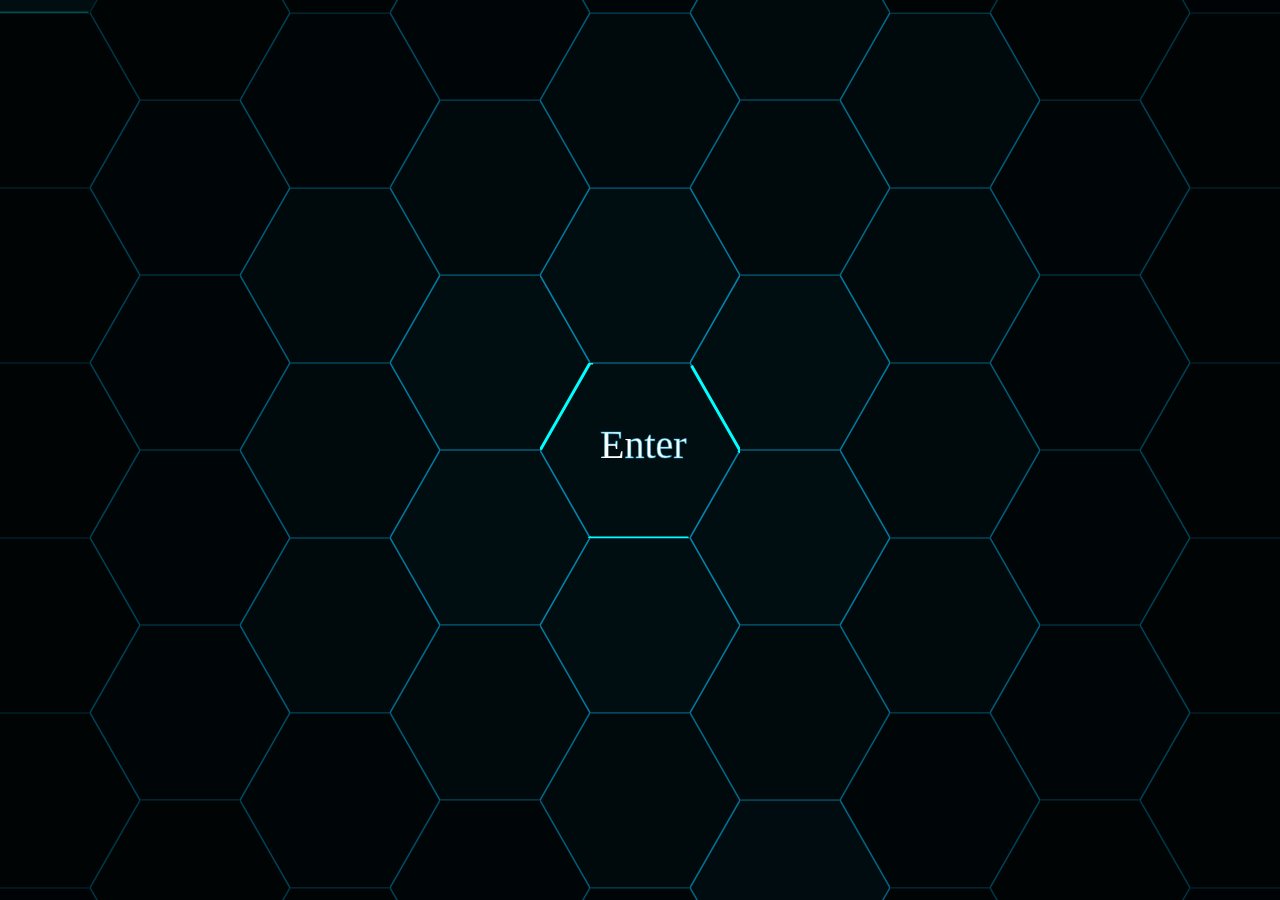
==== commit 1801000e: "modified skills" ====
--- a/index.html
+++ b/index.html
@@ -135,9 +135,9 @@
         <polygon class="hex" points="50,0 0,87.5 50,175 150,175 200,87.5 150,00"></polygon>
     </svg>
 
-    <!-- <svg class="hexagon hex28 row4" xmlns="http://www.w3.org/2000/svg" version="1.1" width="200" height="175" xmlns:xlink="http://www.w3.org/1999/xlink">
-        <polygon class="hex" points="50,0 0,87.5 50,175 150,175 200,87.5 150,00"></polygon>
-    </svg> -->
+    <svg class="hexagon hex28 row4" xmlns="http://www.w3.org/2000/svg" version="1.1" width="200" height="175" xmlns:xlink="http://www.w3.org/1999/xlink">
+        <polygon class="hex" points="50,0 0,87.5 50,175 150,175 200,87.5 150,00"></polygon>
+    </svg>
 
     <svg class="hexagon hex29 row4" xmlns="http://www.w3.org/2000/svg" version="1.1" width="200" height="175" xmlns:xlink="http://www.w3.org/1999/xlink">
         <polygon class="hex" points="50,0 0,87.5 50,175 150,175 200,87.5 150,00"></polygon>
@@ -277,9 +277,9 @@
         <polygon class="hex" points="50,0 0,87.5 50,175 150,175 200,87.5 150,00"></polygon>
     </svg>
 
-    <!-- <svg class="hexagon hex63 row5" xmlns="http://www.w3.org/2000/svg" version="1.1" width="200" height="175" xmlns:xlink="http://www.w3.org/1999/xlink">
-        <polygon class="hex" points="50,0 0,87.5 50,175 150,175 200,87.5 150,00"></polygon>
-    </svg> -->
+    <svg class="hexagon hex63 row5" xmlns="http://www.w3.org/2000/svg" version="1.1" width="200" height="175" xmlns:xlink="http://www.w3.org/1999/xlink">
+        <polygon class="hex" points="50,0 0,87.5 50,175 150,175 200,87.5 150,00"></polygon>
+    </svg>
 
     <!-- Row 6 -->
 
--- a/style.css
+++ b/style.css
@@ -38,7 +38,7 @@
     color: white;
     text-align: center;
     font-size: 3rem;
-    margin-bottom: 3rem;
+    margin: 3rem 0;
 }
 
 /* Footer  */
@@ -171,14 +171,23 @@
     margin: 0 auto;
     overflow: hidden;
     max-width: 800px;
-    padding: 1rem;
+    padding: 1rem 3rem;
     line-height: 2rem;
     font-family: Verdana, Geneva, Tahoma, sans-serif;
     font-size: 1rem;
     font-weight: bold;
-    /* border: 2px solid #0ffbf9; */
+    border: 3px solid white;
     background-color: #06abe262;
-    box-shadow: 0px 0px 30px #06abe262;
+    /* box-shadow: 0px 0px 30px #06abe262; */
+    box-shadow: 0px 0px 15px 5px #06aae2;
+}
+
+#about-paragraph-div {
+    position: absolute;
+    border: 4px solid white;
+    min-height: 100px;
+    transform: rotate(10deg);
+    padding: 10px;
 }
 
 .highlight {
@@ -262,6 +271,40 @@
     z-index: -1;
     left: 2rem;
     top: 2rem;
+}
+
+#about-paragraph-div {
+    position: relative;
+    margin: 0 auto;
+    max-width: 800px;
+}
+
+#whiteSquareLeft {
+    position: absolute;
+    z-index: 1;
+    height: 100px;
+    width: 300px;
+    border-left: 4px solid white;
+    border-top: 4px solid white;
+    border-bottom: 4px solid white;
+}
+
+#whiteSquareRight {
+    position: absolute;
+    z-index: 3;
+    margin-left: 200px;
+    height: 100px;
+    width: 300px;
+    border-right: 4px solid white;
+    border-top: 4px solid white;
+    border-bottom: 4px solid white;
+}
+
+#floatText {
+    position: absolute;
+    color: white;
+    font-size: 48px;
+    z-index: 2;
 }
 
 #corner-top-left, #corner-top-right, #corner-bottom-left, #corner-bottom-right {
@@ -356,6 +399,10 @@
     cursor: pointer;
 }
 
+.grid-item h2 {
+    margin: 0.75rem;
+}
+
 .grid-item .description {
     margin: 1rem;
 }
@@ -387,10 +434,6 @@
     color: cyan;
 }
 
-.grid-item h2 {
-    color: #0ffbf9;
-}
-
 .grid-item ul li {
     display: inline-block;
     text-decoration: none;
@@ -415,6 +458,7 @@
 
 /* Project Modals  */
 .overlay {
+    color: white;
     height: 100%;
     width: 0;
     position: fixed;
@@ -434,6 +478,10 @@
     width: 100%;
     text-align: center;
     margin-top: 30px;
+  }
+
+  .overlay h1 {
+      color: #06aae2;
   }
   
   .overlay a {
@@ -475,6 +523,119 @@
 
 /* Resume Page */
 
+#Resume-Container {
+    max-width: 80vw;
+    border: 1px solid #06aae2;
+    background-color: #06abe262;
+    color: white;
+    padding: 1rem;
+    /* font-family: sans-serif; */
+    font-family: 'Gill Sans', 'Gill Sans MT', Calibri, 'Trebuchet MS', sans-serif;
+}
+
+#Resume-Container h4 {
+    color: #06aae2;
+    padding: 0.5rem;
+}
+
+#Resume-Container li {
+    margin-left: 40px;
+}
+
+#Resume-Container a {
+    text-decoration: none;
+    color: #06aae2;
+}
+
+.resume-intro {
+    text-align: center;
+}
+
+#resume-links {
+    margin: 0 auto;
+}
+
+#resume-links a {
+    text-decoration: none;
+    color: white;
+}
+
+#resume-links i {
+    margin-right: 0.5rem;
+}
+
+.resume-link {
+    display: inline-block;
+    margin: 1rem;
+}
+
+#dojo-container {
+    max-width: 80vw;
+    text-align: center;
+    color: white;
+}
+
+.row {
+    display: flex;
+    flex-direction: row;
+    flex-wrap: wrap;
+    width: 100%;
+}
+
+.column {
+    display: flex;
+    flex-direction: column;
+    flex-basis: 100%;
+    flex: 1;
+}
+
+.column h2 {
+    font-family: 'Gill Sans', 'Gill Sans MT', Calibri, 'Trebuchet MS', sans-serif;
+    color: #06aae2;
+    font-weight: 100;
+    border-bottom: 2px solid white;
+    margin: 1rem;
+}
+
+/* #summary {
+    width: 100%;
+    text-align: center;
+} */
+
+#technologies {
+    /* width: 40%; */
+    /* height: 100%; */
+    display: inline-block;
+    vertical-align: top;
+    padding: 1rem;
+}
+
+.date {
+    float: right;
+    color: #06aae2;
+    font-weight: bold;
+}
+
+#experience {
+    width: 60%;
+    height: 100%;
+    display: inline-block;
+    outline: 1px solid red;
+}
+
+#github {
+    color: white;
+    text-align: center;
+    font-size: 1.25rem;
+    background-color: #06abe262;
+    padding: 1rem;
+}
+
+/* Skills */
+#skills-container {
+    width: 80vw;
+}
+
 /* Hexagon Positions */
 /* Ring 1 */
 .hex1 {
@@ -1263,4 +1424,121 @@
         'project1 project2 project3 project4'
         'project5 project6 project7 project8'
         }
-}+}
+
+
+
+
+/* Futuristic Menu */
+.all {
+    display: flex;
+    perspective: 10px;
+    transform: perspective(300px) rotateX(20deg);
+    will-change: perspective;
+    perspective-origin: center center;
+    transition: all 1.3s ease-out;
+    justify-content: center;
+    transform-style: preserve-3d;
+    border: none;
+}
+.all:hover {
+    perspective: 1000px;
+    transition: all 1.3s ease-in;
+    transform: perspective(10000px) rotateX(0deg);
+}
+.all:hover .text {
+    opacity: 1;
+}
+.all:hover > div {
+    opacity: 1;
+    transition-delay: 0s;
+}
+.all:hover .explainer {
+    opacity: 0;
+}
+.left, .center, .right, .far-left, .far-right {
+    width: 200px;
+    height: 150px;
+    transform-style: preserve-3d;
+    border-radius: 10px;
+    border: 1px solid #fff;
+    /* box-shadow: 0 0 20px 5px rgba(100, 100, 255, .4); */
+    opacity: 0;
+    transition: all 0.3s ease;
+    transition-delay: 1s;
+    position: relative;
+    background-position: center center;
+    background-size: contain;
+    background-repeat: no-repeat;
+    /* background-color: #58d; */
+    background-color: white;
+    background-color: transparent;
+    cursor: pointer;
+    background-blend-mode: color-burn;
+}
+.left:hover, .center:hover, .right:hover, .far-left:hover, .far-right:hover {
+    box-shadow: 0 0 30px 10px rgba(24, 153, 240, 0.6);
+    /* background-color: #ccf; */
+    /* background-color: lime; */
+}
+.text {
+    text-align: center;
+    width: 100%;
+    transform: translateY(30px);
+    opacity: 0;
+    transition: all 0.3s ease;
+    bottom: 0;
+    left: 5px;
+    position: absolute;
+    will-change: transform;
+    color: #fff;
+    /* text-shadow: 0 0 5px rgba(100, 100, 255, .6); */
+    text-shadow: 0 0 5px #1266e499;
+}
+.far-left {
+    transform: translateX(-60px) translateZ(-50px) rotateY(-10deg);
+}
+.left {
+    transform: translateX(-30px) translateZ(-25px) rotateY(-5deg);
+}
+.center {
+    opacity: 1;
+}
+.right {
+    transform: translateX(30px) translateZ(-25px) rotateY(5deg);
+}
+.far-right {
+    transform: translateX(60px) translateZ(-50px) rotateY(10deg);
+}
+.explainer {
+    font-weight: 300;
+    font-size: 2rem;
+    color: #fff;
+    transition: all 0.6s ease;
+    width: 100%;
+    height: 100%;
+    /* background-color: #303050; */
+    background-color: white;
+    /* border-radius: 10px; */
+    text-shadow: 0 0 10px rgba(255, 255, 255, .8);
+    display: flex;
+    justify-content: center;
+    align-items: center;
+    border: none;
+}
+.ref {
+    background-color: #000;
+    background-image: linear-gradient(to bottom, #d80, #c00);
+    border-radius: 3px;
+    padding: 7px 10px;
+    position: absolute;
+    font-size: 16px;
+    bottom: 10px;
+    right: 10px;
+    color: #fff;
+    text-decoration: none;
+    text-shadow: 0 0 3px rgba(0, 0, 0, .4);
+}
+.ref::first-letter {
+    font-size: 12px;
+}
